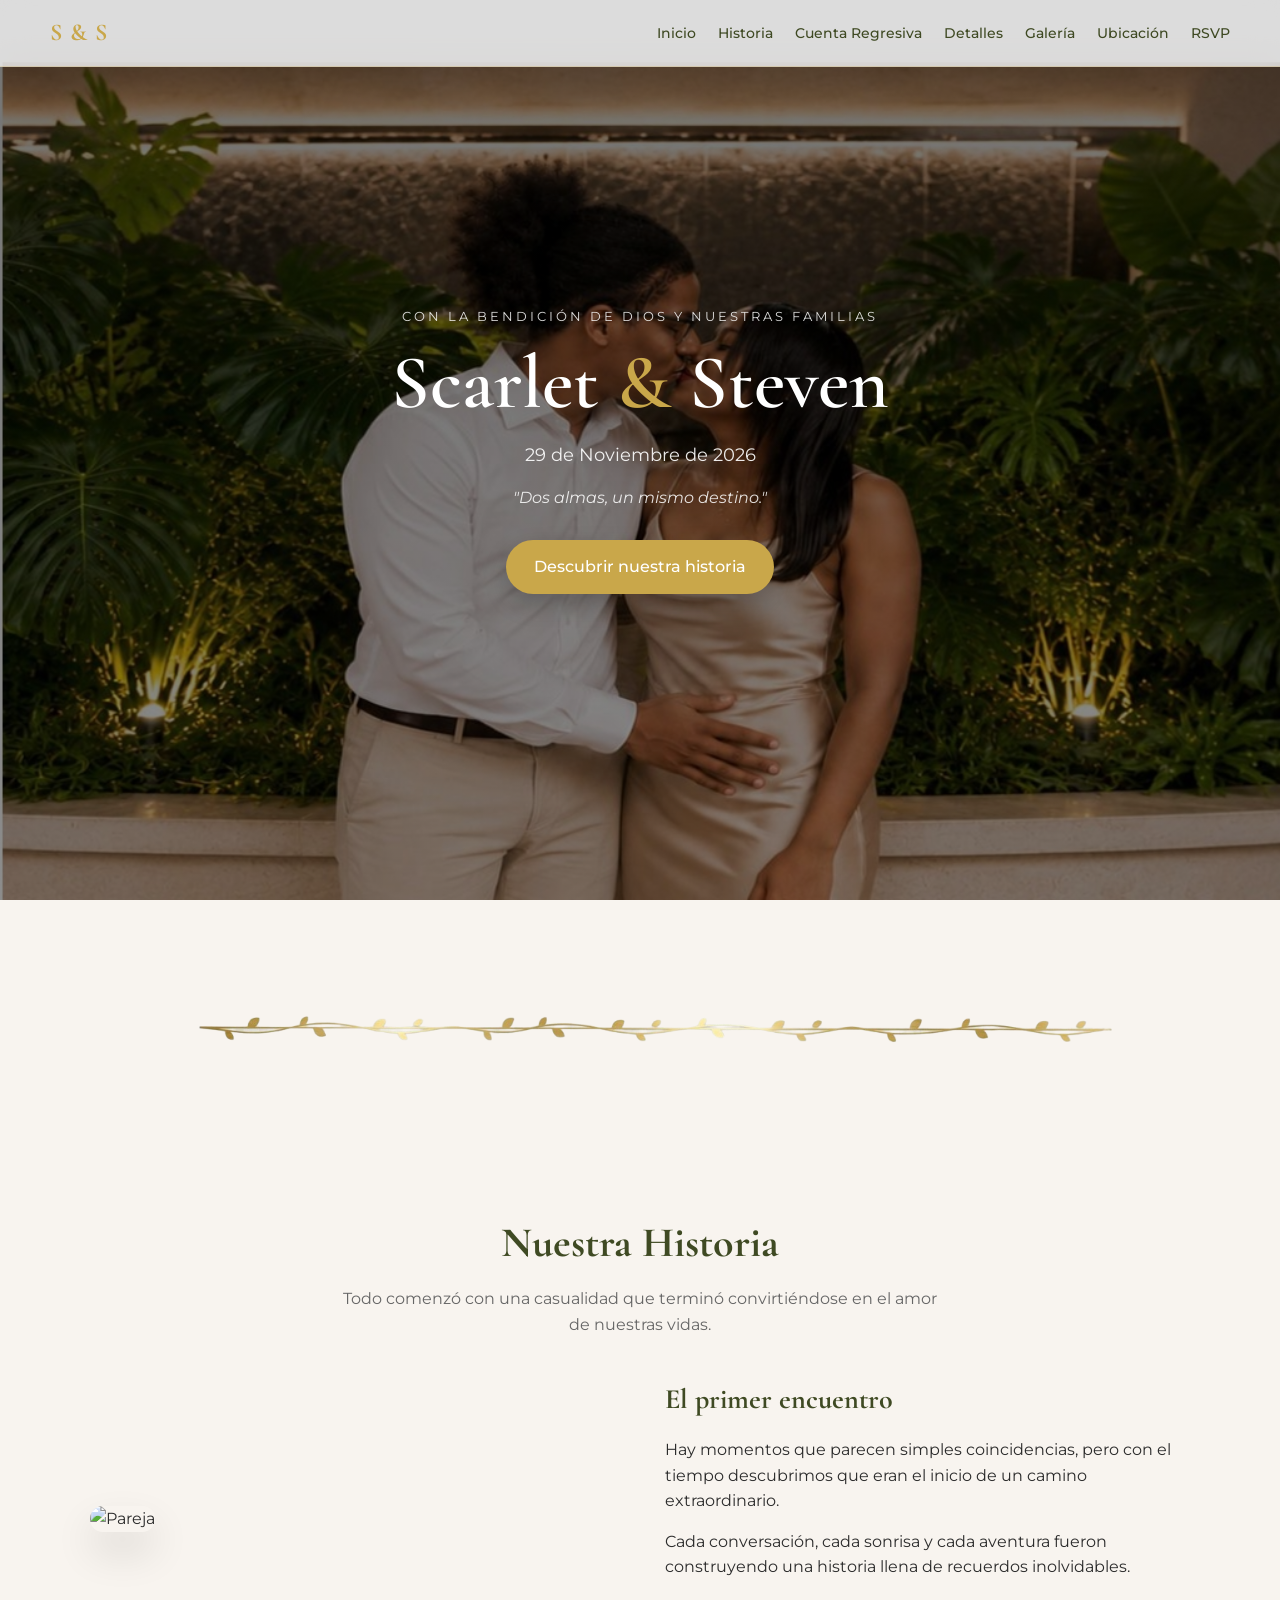
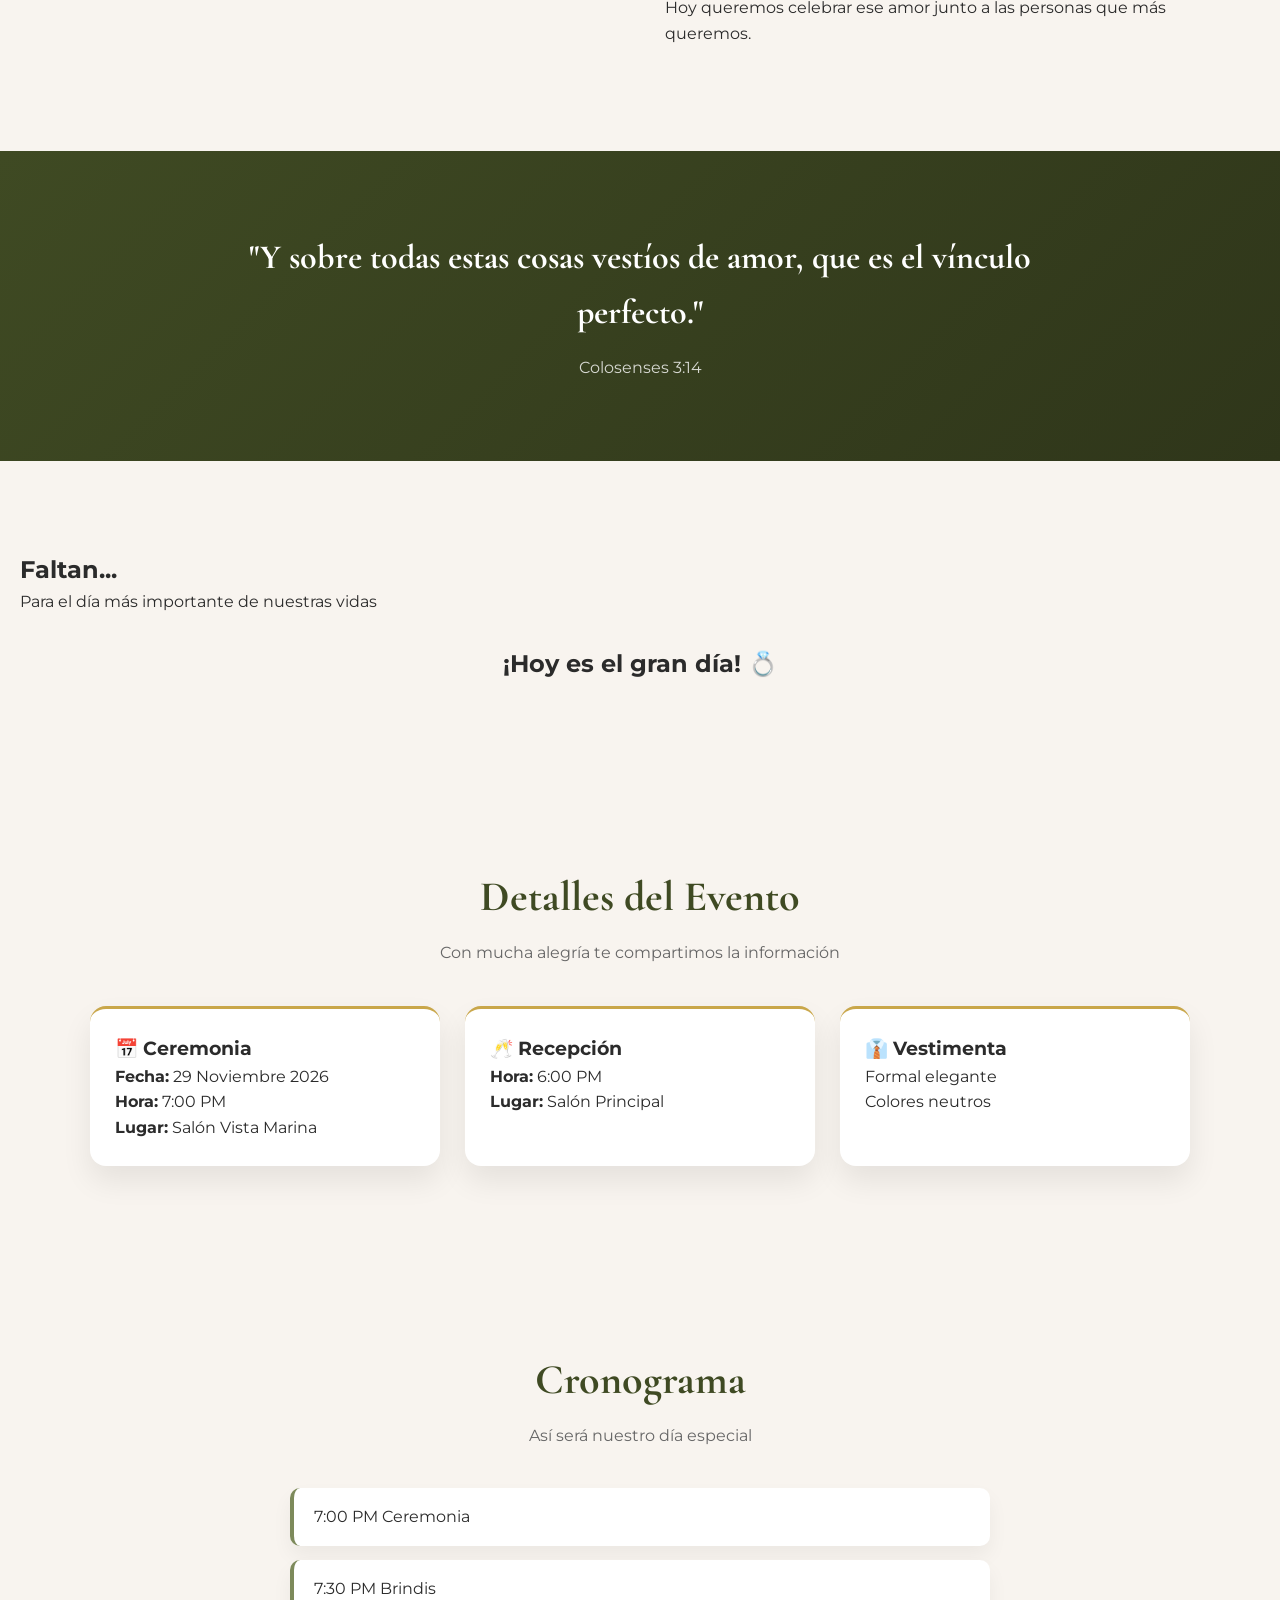
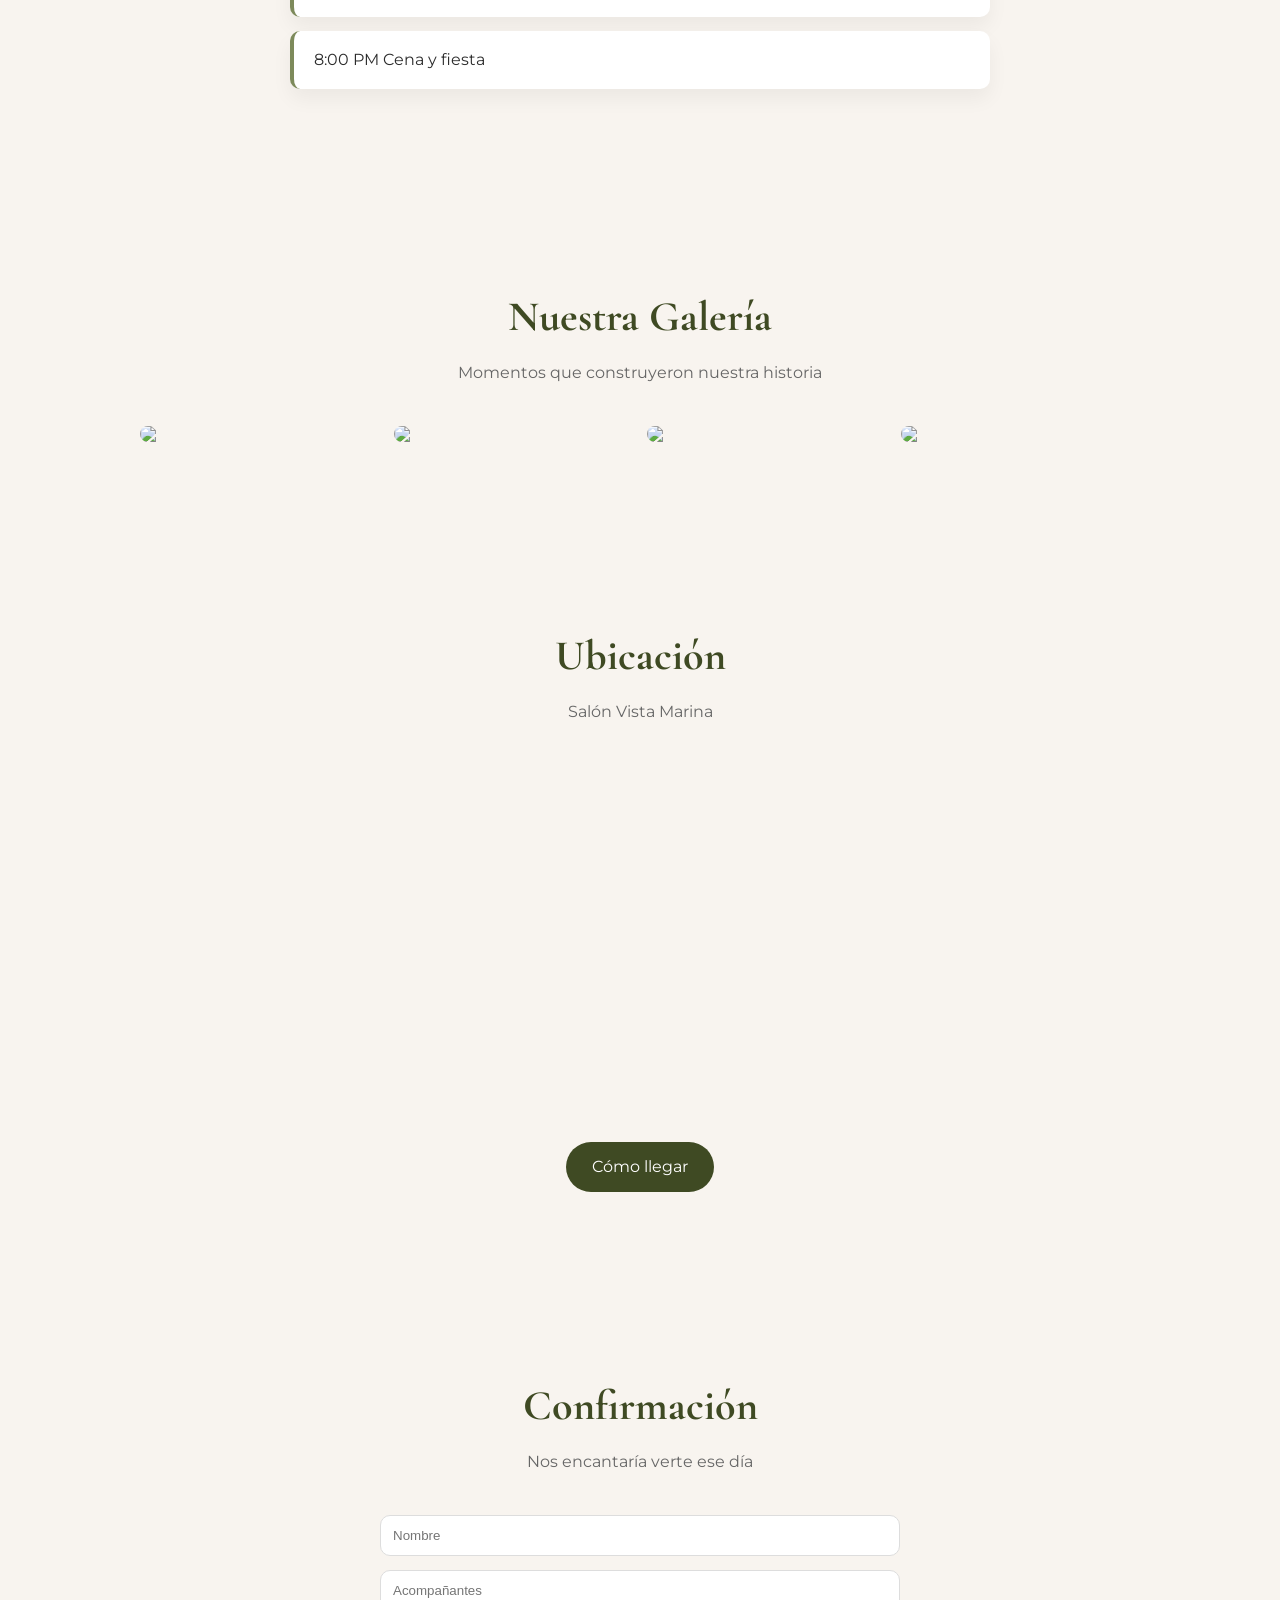
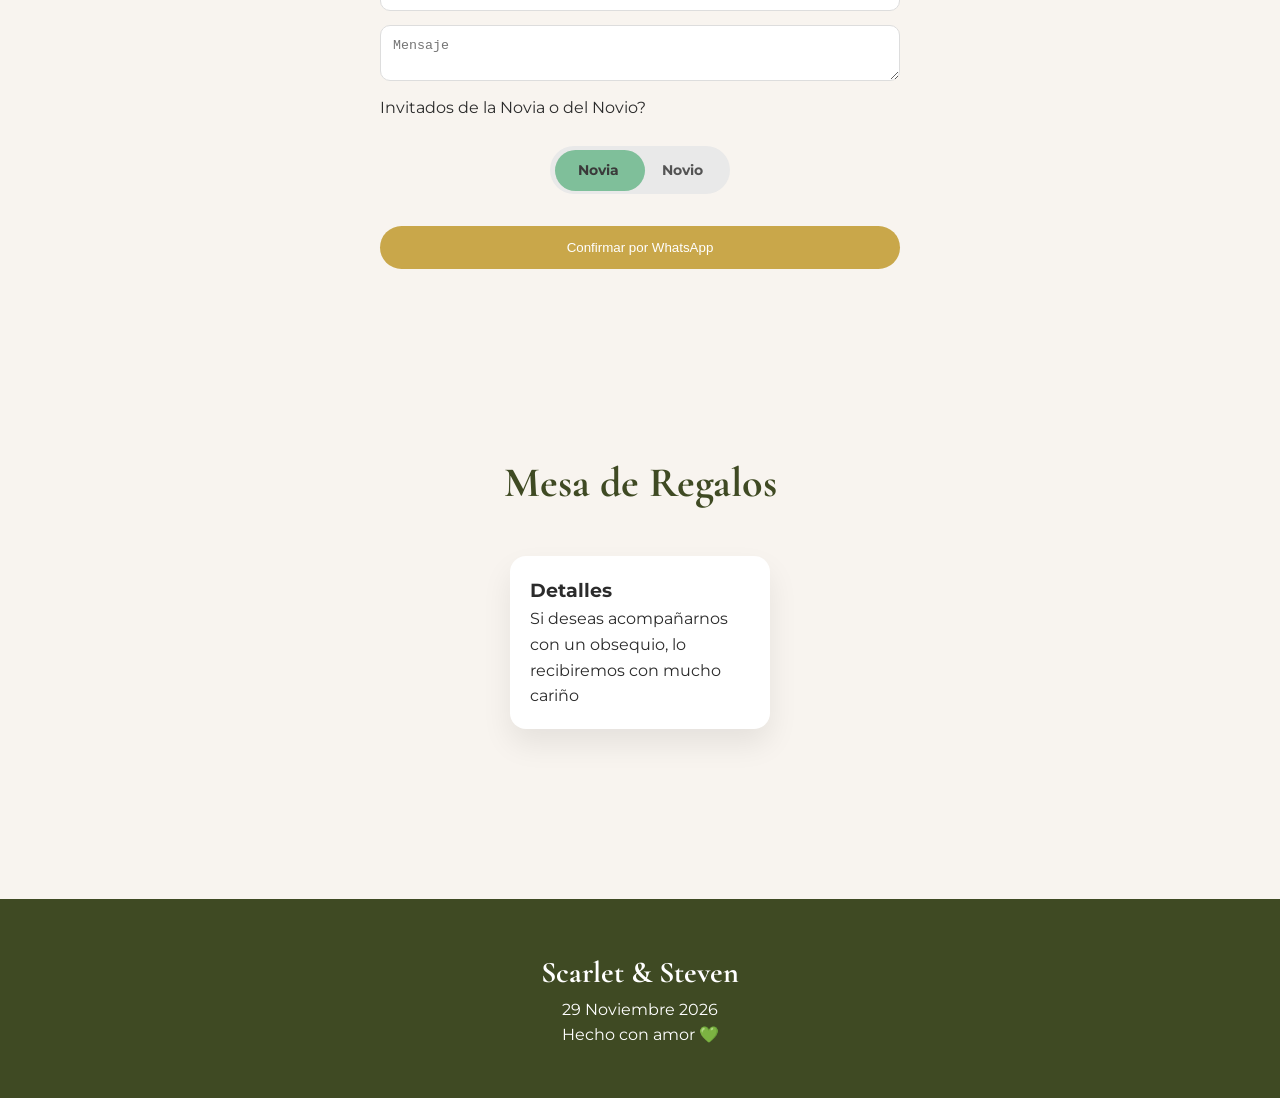
==== index.html @ 0aaacc4b "Invitaciones para la boda" ====
<!DOCTYPE html>
<html lang="es">

<head>
    <meta charset="UTF-8">
    <meta name="viewport" content="width=device-width, initial-scale=1.0">

    <title>Scarlet & Steven | Nuestra Boda</title>

    <link rel="preconnect" href="https://fonts.googleapis.com">
    <link rel="preconnect" href="https://fonts.gstatic.com" crossorigin>

    <link href="https://fonts.googleapis.com/css2?family=Cormorant+Garamond:wght@300;400;500;600;700&family=Montserrat:wght@300;400;500;600&display=swap" rel="stylesheet">

    <link rel="stylesheet" href="style.css">
    <script src="script.js"></script>
</head>

<body>
<div id="introOverlay"></div>
<!-- ==================== NAV ==================== -->
<header>
    <nav class="navbar">
        <div class="logo">S & S</div>

        <ul>
            <li><a href="#inicio">Inicio</a></li>
            <li><a href="#historia">Historia</a></li>
            <li><a href="#contador">Cuenta Regresiva</a></li>
            <li><a href="#detalles">Detalles</a></li>
            <li><a href="#galeria">Galería</a></li>
            <li><a href="#ubicacion">Ubicación</a></li>
            <li><a href="#confirmacion">RSVP</a></li>
        </ul>
    </nav>
</header>

<main>

<!-- ==================== HERO ==================== -->
<section class="hero" id="inicio">

    <div class="overlay"></div>

    <div class="hero-content">

        <p class="small-title">
            Con la bendición de Dios y nuestras familias
        </p>

        <h1>
            Scarlet <span>&</span> Steven
        </h1>

        <p class="fecha">
            29 de Noviembre de 2026
        </p>

        <p class="frase">
            "Dos almas, un mismo destino."
        </p>

        <a href="#historia" class="boton">
            Descubrir nuestra historia
        </a>

    </div>

</section>

<!-- ==================== DECORACIÓN ==================== -->
<section class="decoracion">
       <img src="img/floral.png"
         alt="Separador decorativo"
         class="separador">
</section>

<!-- ==================== HISTORIA ==================== -->
<section class="historia" id="historia">

    <div class="titulo-seccion">
        <h2>Nuestra Historia</h2>
        <p>Todo comenzó con una casualidad que terminó convirtiéndose en el amor de nuestras vidas.</p>
    </div>

    <div class="historia-grid">

        <div class="foto">
            <img src="img/pareja1.jpg" alt="Pareja">
        </div>

        <div class="texto">
            <h3>El primer encuentro</h3>

            <p>
                Hay momentos que parecen simples coincidencias, pero con el tiempo descubrimos que eran el inicio de un camino extraordinario.
            </p>

            <p>
                Cada conversación, cada sonrisa y cada aventura fueron construyendo una historia llena de recuerdos inolvidables.
            </p>

            <p>
                Hoy queremos celebrar ese amor junto a las personas que más queremos.
            </p>
        </div>

    </div>

</section>

<!-- ==================== FRASE ==================== -->
<section class="quote">
    <h2>"Y sobre todas estas cosas vestíos de amor, que es el vínculo perfecto."</h2>
    <p>Colosenses 3:14</p>
</section>

<!-- ==================== CONTADOR ==================== -->
<section class="contador" id="contador">

    <h2>Faltan...</h2>
    <p>Para el día más importante de nuestras vidas</p>

    <div class="countdown">

        <div class="time">
            <h3 id="dias">00</h3>
            <span>Días</span>
        </div>

        <div class="time">
            <h3 id="horas">00</h3>
            <span>Horas</span>
        </div>

        <div class="time">
            <h3 id="minutos">00</h3>
            <span>Minutos</span>
        </div>

        <div class="time">
            <h3 id="segundos">00</h3>
            <span>Segundos</span>
        </div>

    </div>

</section>

<!-- ==================== DETALLES ==================== -->
<section class="detalles" id="detalles">

    <div class="titulo-seccion">
        <h2>Detalles del Evento</h2>
        <p>Con mucha alegría te compartimos la información</p>
    </div>

    <div class="detalles-grid">

        <div class="card-detalle">
            <h3>📅 Ceremonia</h3>
            <p><strong>Fecha:</strong> 29 Noviembre 2026</p>
            <p><strong>Hora:</strong> 7:00 PM</p>
            <p><strong>Lugar:</strong> Salón Vista Marina</p>
        </div>

        <div class="card-detalle">
            <h3>🥂 Recepción</h3>
            <p><strong>Hora:</strong> 6:00 PM</p>
            <p><strong>Lugar:</strong> Salón Principal</p>
        </div>

        <div class="card-detalle">
            <h3>👔 Vestimenta</h3>
            <p>Formal elegante</p>
            <p>Colores neutros</p>
        </div>

    </div>

</section>

<!-- ==================== CRONOGRAMA ==================== -->
<section class="cronograma">

    <div class="titulo-seccion">
        <h2>Cronograma</h2>
        <p>Así será nuestro día especial</p>
    </div>

    <div class="timeline">

        <div class="evento"><span>7:00 PM</span> Ceremonia</div>
        <div class="evento"><span>7:30 PM</span> Brindis</div>
        <div class="evento"><span>8:00 PM</span> Cena y fiesta</div>

    </div>

</section>

<!-- ==================== GALERÍA ==================== -->
<section class="galeria" id="galeria">

    <div class="titulo-seccion">
        <h2>Nuestra Galería</h2>
        <p>Momentos que construyeron nuestra historia</p>
    </div>

    <div class="grid-galeria">
        <img src="img/pareja1.jpg">
        <img src="img/pareja2.jpg">
        <img src="img/pareja3.jpg">
        <img src="img/pareja4.jpg">
    </div>

</section>

<!-- ==================== UBICACIÓN ==================== -->
<section class="ubicacion" id="ubicacion">

    <div class="titulo-seccion">
        <h2>Ubicación</h2>
        <p>Salón Vista Marina</p>
    </div>

    <iframe
  src="https://www.google.com/maps/embed?pb=!1m18!1m12!1m3!1d3784.329721529875!2d-69.84883642412355!3d18.468718182614804!2m3!1f0!2f0!3f0!3m2!1i1024!2i768!4f13.1!3m3!1m2!1s0x8eaf87ef0ca1ae39%3A0xa3a975754ff7af81!2sSalon%20De%20Eventos%20Vista%20Marina!5e0!3m2!1ses-419!2sdo!4v1782696223209!5m2!1ses-419!2sdo"
  width="100%"
  height="350"
  style="border:0;"
  loading="lazy"
  referrerpolicy="strict-origin-when-cross-origin"
  allowfullscreen>
</iframe>
    <a href="https://www.google.com/maps/place/Salon+De+Eventos+Vista+Marina/@18.4687182,-69.8488364,17z/data=!3m1!4b1!4m6!3m5!1s0x8eaf87ef0ca1ae39:0xa3a975754ff7af81!8m2!3d18.4687182!4d-69.8462615!16s%2Fg%2F11fxb07mgp?entry=ttu&g_ep=EgoyMDI2MDYyNC4wIKXMDSoASAFQAw%3D%3D" class="boton-mapa" target="_blank">
        Cómo llegar
    </a>

</section>

<!-- ==================== RSVP ==================== -->
<section class="rsvp" id="confirmacion">

    <div class="titulo-seccion">
        <h2>Confirmación</h2>
        <p>Nos encantaría verte ese día</p>
    </div>

    <form class="form-rsvp" onsubmit="enviarWhatsApp(event)">

        <input type="text" id="nombre" placeholder="Nombre" required>
        <input type="number" id="acompanantes" placeholder="Acompañantes" required>
        <textarea id="mensaje" placeholder="Mensaje"></textarea>
        <p>Invitados de la Novia o del Novio?</p>
        <div class="switch-wrapper">
        <label class="switch">
            <input type="checkbox" id="lado">
            <span class="slider">
            <span class="text novia">Novia</span>
            <span class="text novio">Novio</span>
            </span>
        </label>
        </div>
        <button type="submit">Confirmar por WhatsApp</button>

    </form>

</section>

<!-- ==================== REGALOS ==================== -->
<section class="regalos">

    <div class="titulo-seccion">
        <h2>Mesa de Regalos</h2>
    </div>

    <div class="tarjetas-regalos">

        <div class="regalo">
            <h3>Detalles</h3>
            <p>Si deseas acompañarnos con un obsequio, lo recibiremos con mucho cariño</p>
        </div>

    </div>

</section>

</main>

<!-- ==================== FOOTER ==================== -->
<footer>
    <h3>Scarlet & Steven</h3>
    <p>29 Noviembre 2026</p>
    <span>Hecho con amor 💚</span>
</footer>

<!-- ==================== SCRIPT ==================== -->
<script>
function enviarWhatsApp(e){
    e.preventDefault();

    let nombre = document.getElementById("nombre").value;
    let acom = document.getElementById("acompanantes").value;
    let msg = document.getElementById("mensaje").value;

    let esNovio = document.getElementById("lado").checked;

    let numeroNovia = "18295022069";
    let numeroNovio = "18292861414";

    let numero = esNovio ? numeroNovio : numeroNovia;

    let texto = `Confirmación de Asistencia

    Nombre: ${nombre}
    Acompañantes: ${acom}
    Mensaje:
    ${msg}

    Gracias por la invitación.`;

    // Codificamos el texto completo
    let url = `https://wa.me/${numero}?text=${encodeURIComponent(texto)}`;

    // Abrimos el link
    window.open(url, '_blank');
}
</script>
</body>
</html>
---- style.css ----
/* ==================== FUENTES ==================== */
@import url('https://fonts.googleapis.com/css2?family=Cormorant+Garamond:wght@300;400;500;600;700&family=Montserrat:wght@300;400;500;600;700&display=swap');

/* ==================== VARIABLES ==================== */
:root{
    --olivo:#3f4a23;
    --olivo-2:#4B5320;
    --salvia:#7D8A5B;
    --dorado:#C9A74A;
    --arena:#F8F4EF;
    --blanco:#ffffff;
    --texto:#2b2b2b;
}

/* ==================== RESET ==================== */
*{
    margin:0;
    padding:0;
    box-sizing:border-box;
    scroll-behavior:smooth;
}

body{
    font-family:'Montserrat', sans-serif;
    background: var(--arena);
    color: var(--texto);
    line-height:1.6;
}

/* ==================== NAVBAR ==================== */
.navbar{
    position:fixed;
    top:0;
    width:100%;
    display:flex;
    justify-content:space-between;
    align-items:center;
    padding:14px 50px;

    background: rgba(255,255,255,0.75);
    backdrop-filter: blur(14px);

    border-bottom:1px solid rgba(201,167,74,0.25);
    z-index:1000;
}

.navbar .logo{
    font-family:'Cormorant Garamond', serif;
    font-size:24px;
    font-weight:700;
    color:var(--dorado);
    letter-spacing:1px;
}

.navbar ul{
    display:flex;
    gap:22px;
    list-style:none;
}

.navbar ul li a{
    text-decoration:none;
    font-weight:500;
    font-size:14px;
    color:var(--olivo);
    position:relative;
    transition:0.3s;
}

.navbar ul li a::after{
    content:"";
    position:absolute;
    left:0;
    bottom:-4px;
    width:0%;
    height:2px;
    background:var(--dorado);
    transition:0.3s;
}

.navbar ul li a:hover{
    color:var(--dorado);
}

.navbar ul li a:hover::after{
    width:100%;
}

/* ==================== HERO ==================== */
.hero{
    height:100vh;
    display:flex;
    justify-content:center;
    align-items:center;
    text-align:center;

    background:url("img/portada.jpeg") center/cover no-repeat;
    position:relative;
}

.overlay{
    position:absolute;
    inset:0;
    background:linear-gradient(
        rgba(0,0,0,0.55),
        rgba(0,0,0,0.45)
    );
}

.hero-content{
    position:relative;
    z-index:2;
    color:white;
    max-width:800px;
    padding:0 20px;
}

.small-title{
    font-size:13px;
    letter-spacing:3px;
    text-transform:uppercase;
    opacity:0.85;
}

.hero h1{
    font-family:'Cormorant Garamond', serif;
    font-size:76px;
    font-weight:600;
    margin:15px 0;
    line-height:1.1;
}

.hero h1 span{
    color:var(--dorado);
}

.fecha{
    font-size:18px;
    margin-top:10px;
    opacity:0.9;
}

.frase{
    margin-top:15px;
    font-style:italic;
    opacity:0.85;
}

.boton{
    display:inline-block;
    margin-top:30px;
    padding:14px 28px;

    background:var(--dorado);
    color:white;
    text-decoration:none;

    border-radius:40px;
    font-weight:500;

    transition:0.3s;
    box-shadow:0 10px 25px rgba(0,0,0,0.2);
}

.boton:hover{
    transform:translateY(-3px);
    background:var(--salvia);
}

/* ==================== SECCIONES ==================== */
section{
    padding:90px 20px;
}

.titulo-seccion{
    text-align:center;
    margin-bottom:40px;
}

.titulo-seccion h2{
    font-family:'Cormorant Garamond', serif;
    font-size:42px;
    color:var(--olivo);
}

.titulo-seccion p{
    max-width:600px;
    margin:10px auto 0;
    color:#666;
}

/* ==================== HISTORIA ==================== */
.historia-grid{
    display:grid;
    grid-template-columns:1fr 1fr;
    gap:50px;
    max-width:1100px;
    margin:auto;
    align-items:center;
}

.historia img{
    width:100%;
    border-radius:18px;
    box-shadow:0 20px 40px rgba(0,0,0,0.12);
}

.historia .texto{
    text-align:left;
}

.historia .texto h3{
    font-family:'Cormorant Garamond', serif;
    font-size:28px;
    margin-bottom:15px;
    color:var(--olivo);
}

.historia .texto p{
    margin-bottom:15px;
}

/* ==================== QUOTE ==================== */
.quote{
    background:linear-gradient(135deg, var(--olivo), #2f361a);
    color:white;
    text-align:center;
    padding:80px 20px;
}

.quote h2{
    font-family:'Cormorant Garamond', serif;
    font-size:34px;
    max-width:800px;
    margin:auto;
}

.quote p{
    margin-top:15px;
    opacity:0.8;
}

/* ==================== CONTADOR ==================== */
.countdown{
    display:flex;
    justify-content:center;
    gap:20px;
    flex-wrap:wrap;
    margin-top:30px;
}

.time{
    background:white;
    padding:20px;
    width:110px;
    border-radius:14px;
    box-shadow:0 15px 30px rgba(0,0,0,0.08);
    text-align:center;
}

.time h3{
    font-size:28px;
    color:var(--olivo);
}

/* ==================== DETALLES ==================== */
.detalles-grid{
    display:grid;
    grid-template-columns:repeat(auto-fit,minmax(260px,1fr));
    gap:25px;
    max-width:1100px;
    margin:auto;
}

.card-detalle{
    background:white;
    padding:25px;
    border-radius:16px;
    box-shadow:0 15px 30px rgba(0,0,0,0.08);
    border-top:3px solid var(--dorado);
    transition:0.3s;
}

.card-detalle:hover{
    transform:translateY(-5px);
}

/* ==================== TIMELINE ==================== */
.timeline{
    max-width:700px;
    margin:auto;
}

.evento{
    background:white;
    padding:16px 20px;
    margin-bottom:14px;
    border-left:4px solid var(--salvia);
    border-radius:10px;
    box-shadow:0 10px 20px rgba(0,0,0,0.05);
}

/* ==================== GALERÍA ==================== */
.grid-galeria{
    display:grid;
    grid-template-columns:repeat(auto-fit,minmax(180px,1fr));
    gap:14px;
    max-width:1000px;
    margin:auto;
}

.grid-galeria img{
    width:100%;
    border-radius:14px;
    transition:0.4s;
    filter:grayscale(10%);
}

.grid-galeria img:hover{
    transform:scale(1.05);
    filter:grayscale(0%);
}

/* ==================== MAPA ==================== */
.mapa iframe{
    border-radius:16px;
    box-shadow:0 15px 35px rgba(0,0,0,0.1);
}

.boton-mapa{
    display:block;
    width: fit-content;
    margin:20px auto 0 auto;
    padding:12px 26px;
    background:var(--olivo);
    color:white;
    border-radius:30px;
    text-decoration:none;
    transition:0.3s;
}

.boton-mapa:hover{
    background:var(--dorado);
}

/* ==================== RSVP ==================== */
.form-rsvp{
    max-width:520px;
    margin:auto;
    display:flex;
    flex-direction:column;
    gap:14px;
}

.form-rsvp input,
.form-rsvp textarea{
    padding:12px;
    border-radius:10px;
    border:1px solid #ddd;
    outline:none;
}

.form-rsvp button{
    padding:14px;
    border:none;
    background:var(--dorado);
    color:white;
    border-radius:30px;
    cursor:pointer;
    transition:0.3s;
    font-weight:500;
}

.form-rsvp button:hover{
    background:var(--salvia);
    transform:translateY(-2px);
}

/* ==================== REGALOS ==================== */
.tarjetas-regalos{
    display:flex;
    gap:20px;
    justify-content:center;
    flex-wrap:wrap;
}

.regalo{
    background:white;
    padding:20px;
    border-radius:16px;
    width:260px;
    box-shadow:0 15px 30px rgba(0,0,0,0.08);
}

/* ==================== FOOTER ==================== */
footer{
    background:var(--olivo);
    color:white;
    text-align:center;
    padding:50px 20px;
    margin-top:80px;
}

footer h3{
    font-family:'Cormorant Garamond', serif;
    font-size:30px;
}

/* ==================== TABLET ==================== */
@media (max-width: 992px){

    .hero h1{
        font-size:60px;
    }

    .historia-grid{
        gap:30px;
    }

    .navbar{
        padding:14px 25px;
    }
}

/* ==================== MÓVILES ==================== */
@media (max-width: 768px){

    /* NAVBAR */
    .navbar{
        flex-direction:column;
        align-items:center;
        gap:10px;
        padding:12px 15px;
    }

    .navbar ul{
        flex-wrap:wrap;
        justify-content:center;
        gap:10px;
    }

    .navbar ul li a{
        font-size:12px;
    }

    /* HERO */
    .hero h1{
        font-size:40px;
        line-height:1.2;
    }

    .small-title{
        font-size:11px;
        letter-spacing:2px;
    }

    .fecha{
        font-size:16px;
    }

    .frase{
        font-size:14px;
    }

    .boton{
        padding:12px 20px;
        font-size:14px;
    }

    /* SECCIONES */
    section{
        padding:60px 15px;
    }

    .titulo-seccion h2{
        font-size:32px;
    }

    /* HISTORIA */
    .historia-grid{
        grid-template-columns:1fr;
        text-align:center;
    }

    .historia .texto{
        text-align:center;
    }

    /* CONTADOR */
    .countdown{
        gap:10px;
    }

    .time{
        width:80px;
        padding:14px;
    }

    .time h3{
        font-size:22px;
    }

    /* DETALLES */
    .detalles-grid{
        grid-template-columns:1fr;
    }

    /* GALERÍA */
    .grid-galeria{
        grid-template-columns:repeat(2,1fr);
        gap:10px;
    }

    /* MAPA */
    .mapa iframe{
        height:250px;
    }

    /* REGALOS */
    .tarjetas-regalos{
        flex-direction:column;
        align-items:center;
    }

    .regalo{
        width:90%;
    }
}

/* ==================== MÓVILES PEQUEÑOS ==================== */
@media (max-width: 480px){

    .hero h1{
        font-size:32px;
    }

    .titulo-seccion h2{
        font-size:26px;
    }

    .grid-galeria{
        grid-template-columns:1fr;
    }

    .countdown{
        flex-direction:column;
        align-items:center;
    }

    .time{
        width:120px;
    }

    .navbar ul li a{
        font-size:11px;
    }
}

/* ==================== SEPARADOR ==================== */

.decoracion{
    width:100%;
    display:flex;
    justify-content:center;
    align-items:center;
    padding:40px 0;
}

.decoracion .separador{
    display:block;
    width:80%;
    max-width:1800px;
    height:auto;
    margin:0 auto;
}
/* ===================== Sliders ====================== */

.switch-wrapper{
    display:flex;
    justify-content:center;
    margin: 12px 0 18px;
}

.switch {
  position: relative;
  width: 180px;
  height: 48px;
}

.switch input {
  display: none;
}

/* CONTENEDOR */
.slider {
  position: absolute;
  inset: 0;
  border-radius: 50px;
  background: #e9e9e9;
  display: flex;
  align-items: center;
  justify-content: space-between;
  padding: 6px;
  overflow: hidden;
}

/* BOLA (fondo deslizante) */
.slider::before {
  content: "";
  position: absolute;
  width: 50%;
  height: 85%;
  top: 7.5%;
  left: 5px;
  border-radius: 40px;
  background: #7fbf9a;
  transition: 0.4s ease;
  z-index: 1; /* debajo del texto */
}

/* OPCIONES (TEXTO) */
.text {
  flex: 1;
  text-align: center;
  font-size: 14px;
  font-weight: 700;

  position: relative;
  z-index: 2;

  color: #3a3a3a; /* 👈 más oscuro para legibilidad */
  opacity: 0.85;  /* 👈 subido */
  transition: 0.3s ease;
}

/* estado activo inicial */
.slider .novia {
  opacity: 1;
}

/* cuando cambia a NOVIO */
.switch input:checked + .slider::before {
  transform: translateX(90px);
  background: #d6c28a;
}

/* texto encima siempre visible */
.switch input:checked + .slider .novio {
  opacity: 1;
}

.switch input:checked + .slider .novia {
  opacity: 0.5;
}

/*Prueba */

#introOverlay{
    position:fixed;
    top:0;
    left:0;
    width:100%;
    height:100%;
    z-index:9999;

    background: radial-gradient(circle,
        rgba(255,255,255,0.95),
        rgba(255,255,255,0.6),
        rgba(255,255,255,0.2),
        rgba(255,255,255,0)
    );

    backdrop-filter: blur(22px);

    animation: reveal 4.5s ease forwards;
}

@keyframes reveal{
    0%{
        opacity:1;
        backdrop-filter: blur(22px);
    }
    60%{
        opacity:0.6;
    }
    100%{
        opacity:0;
        backdrop-filter: blur(0px);
        visibility:hidden;
    }
}
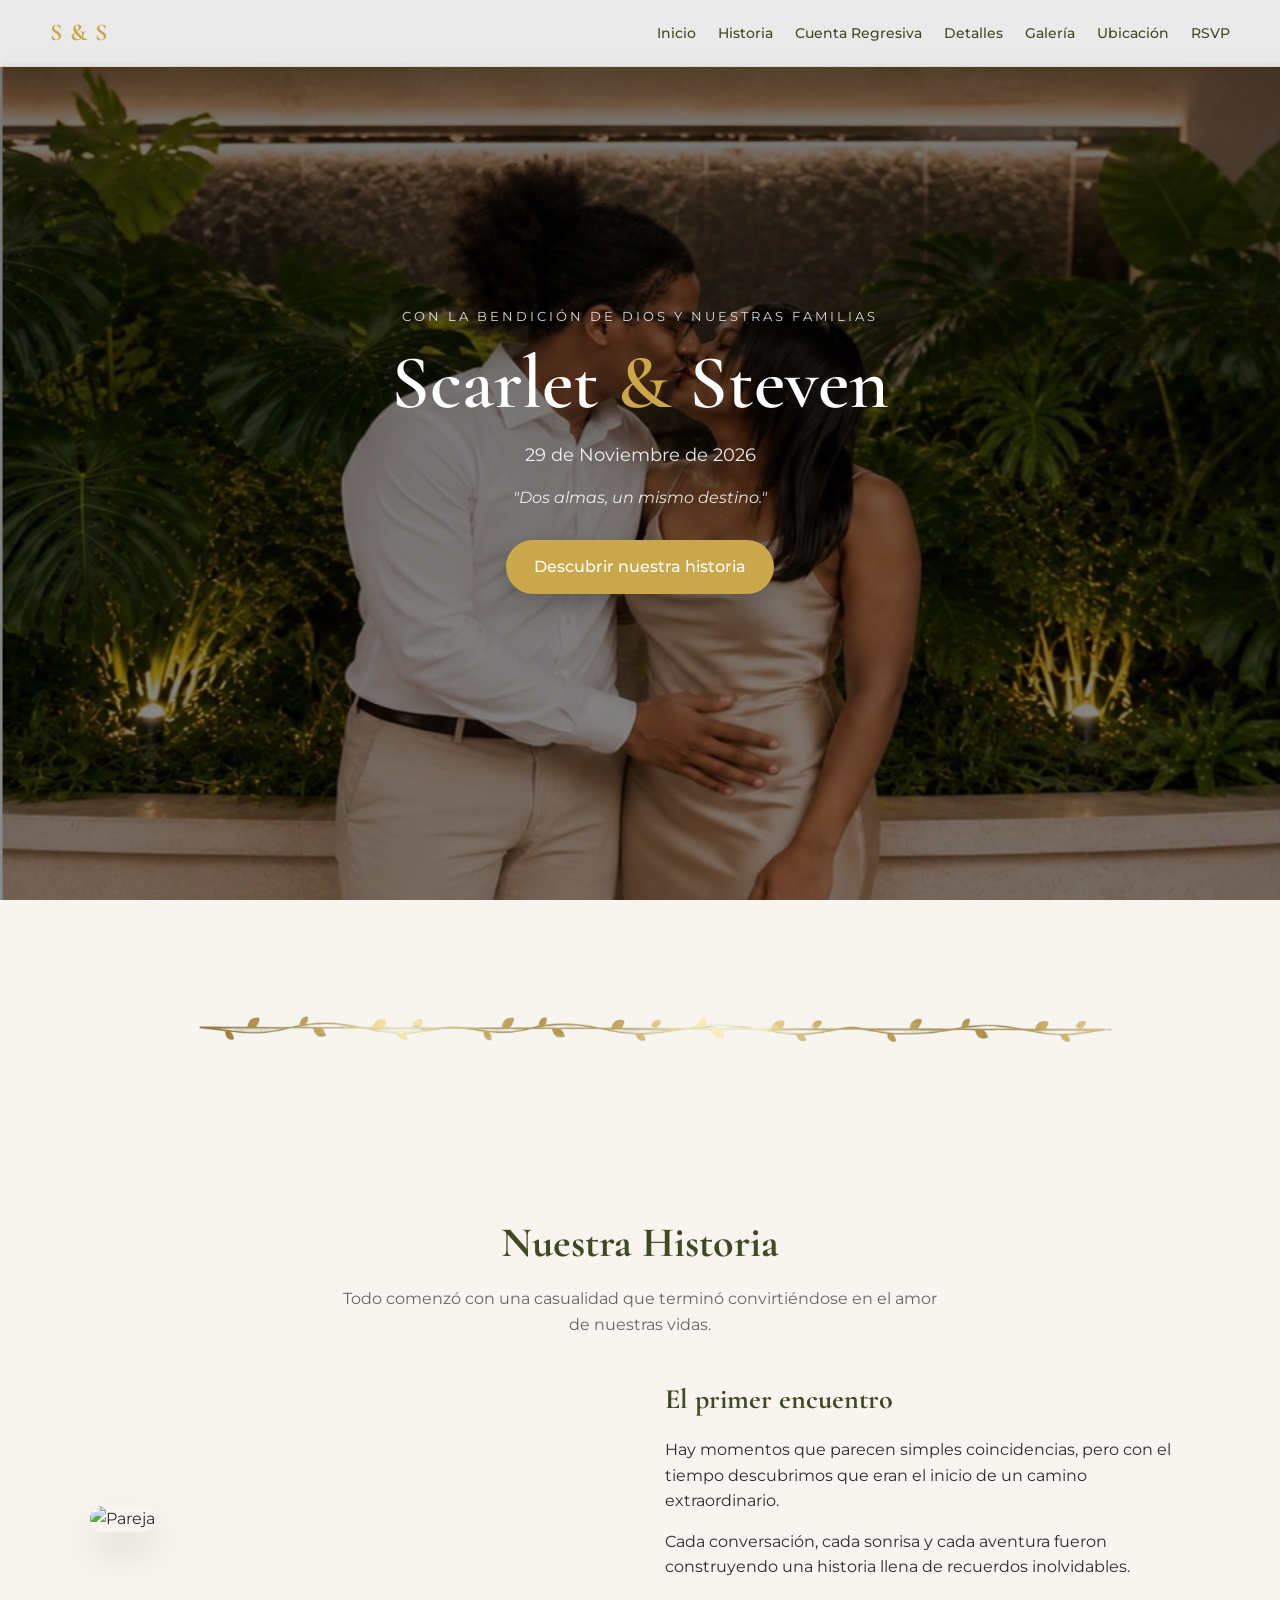
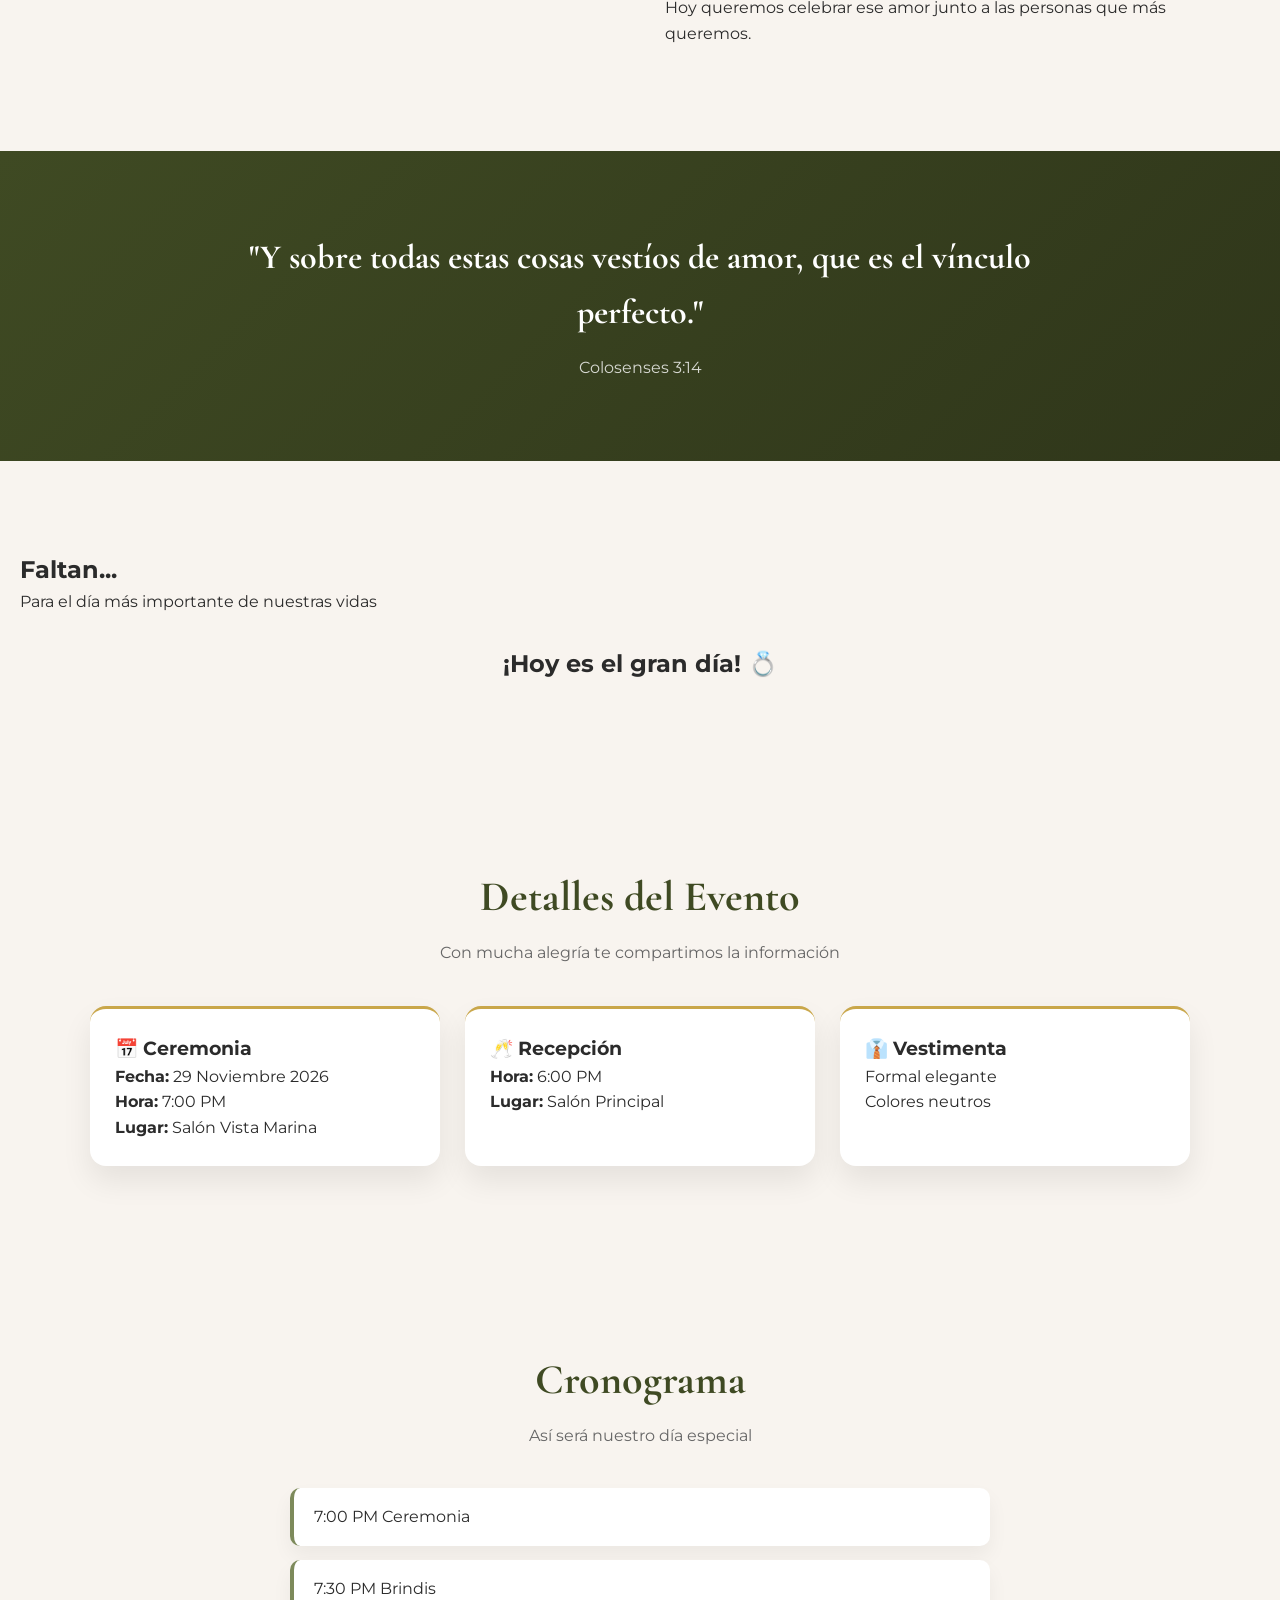
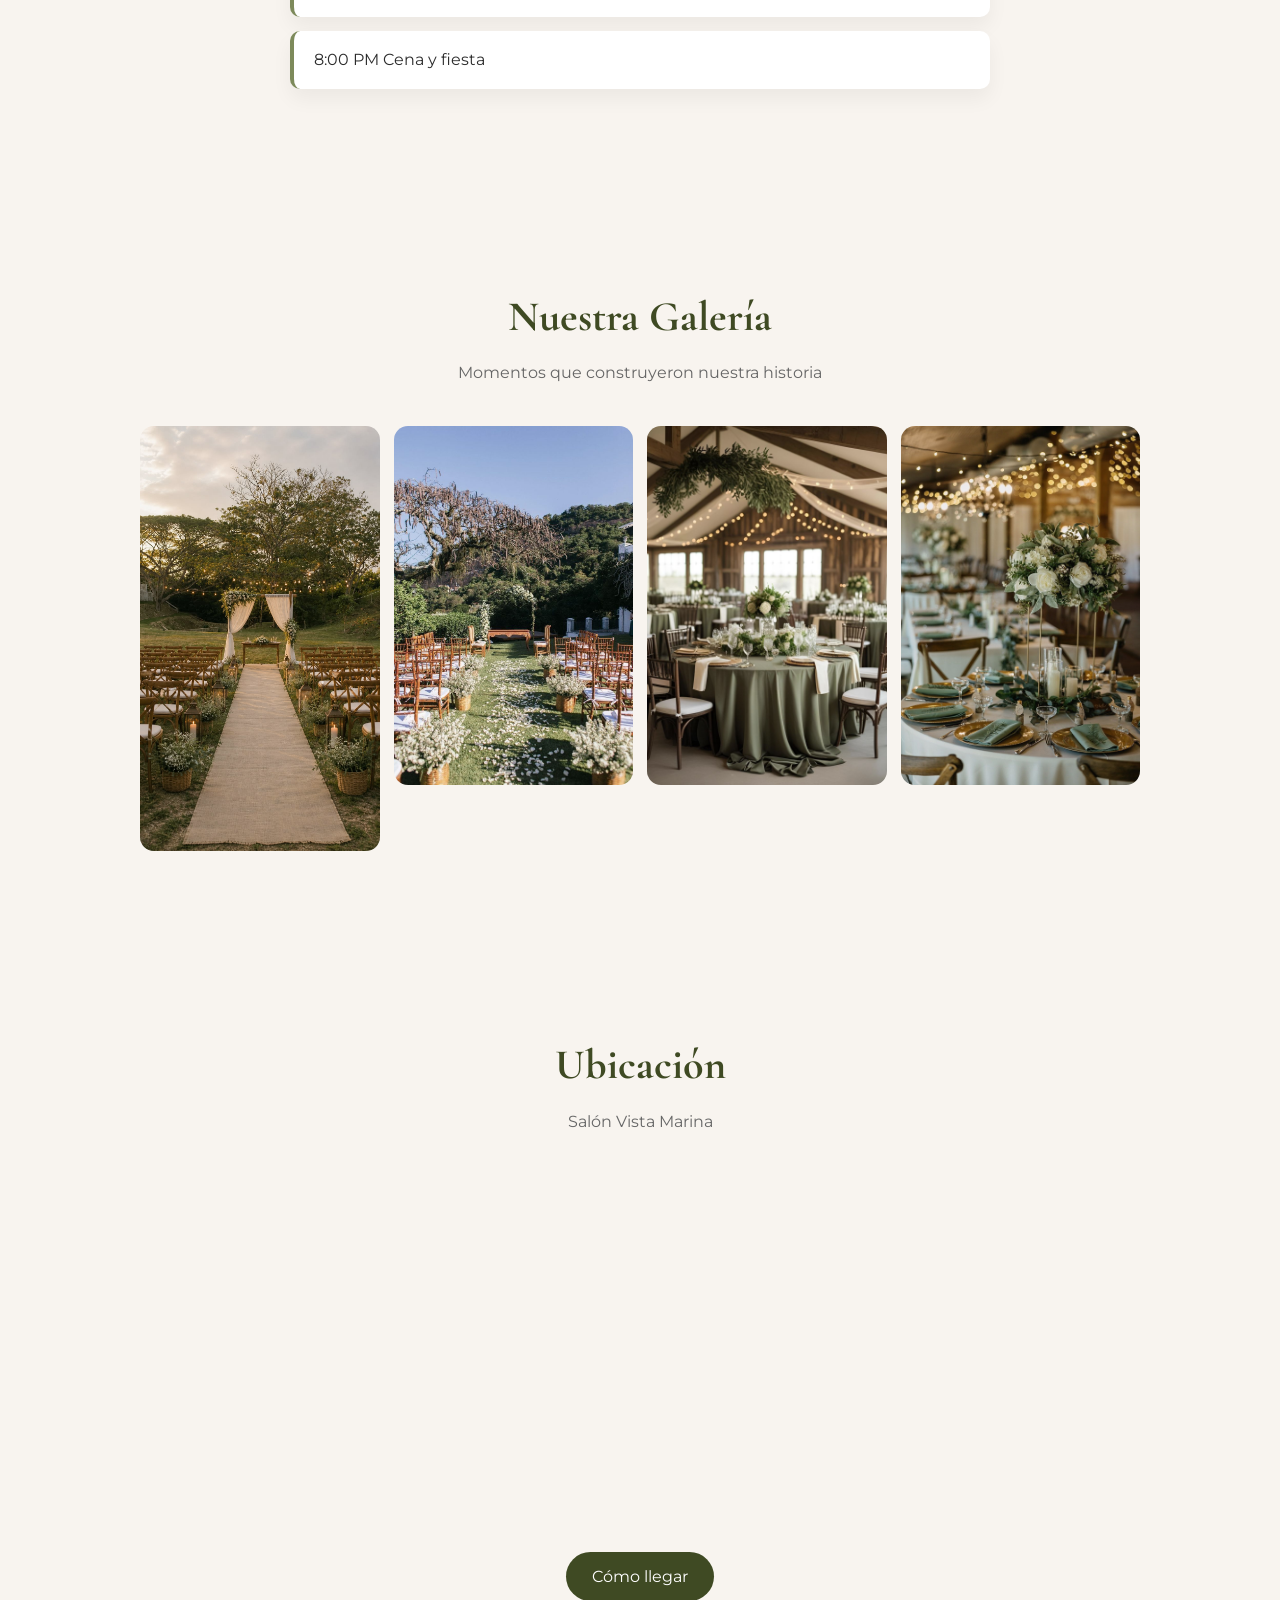
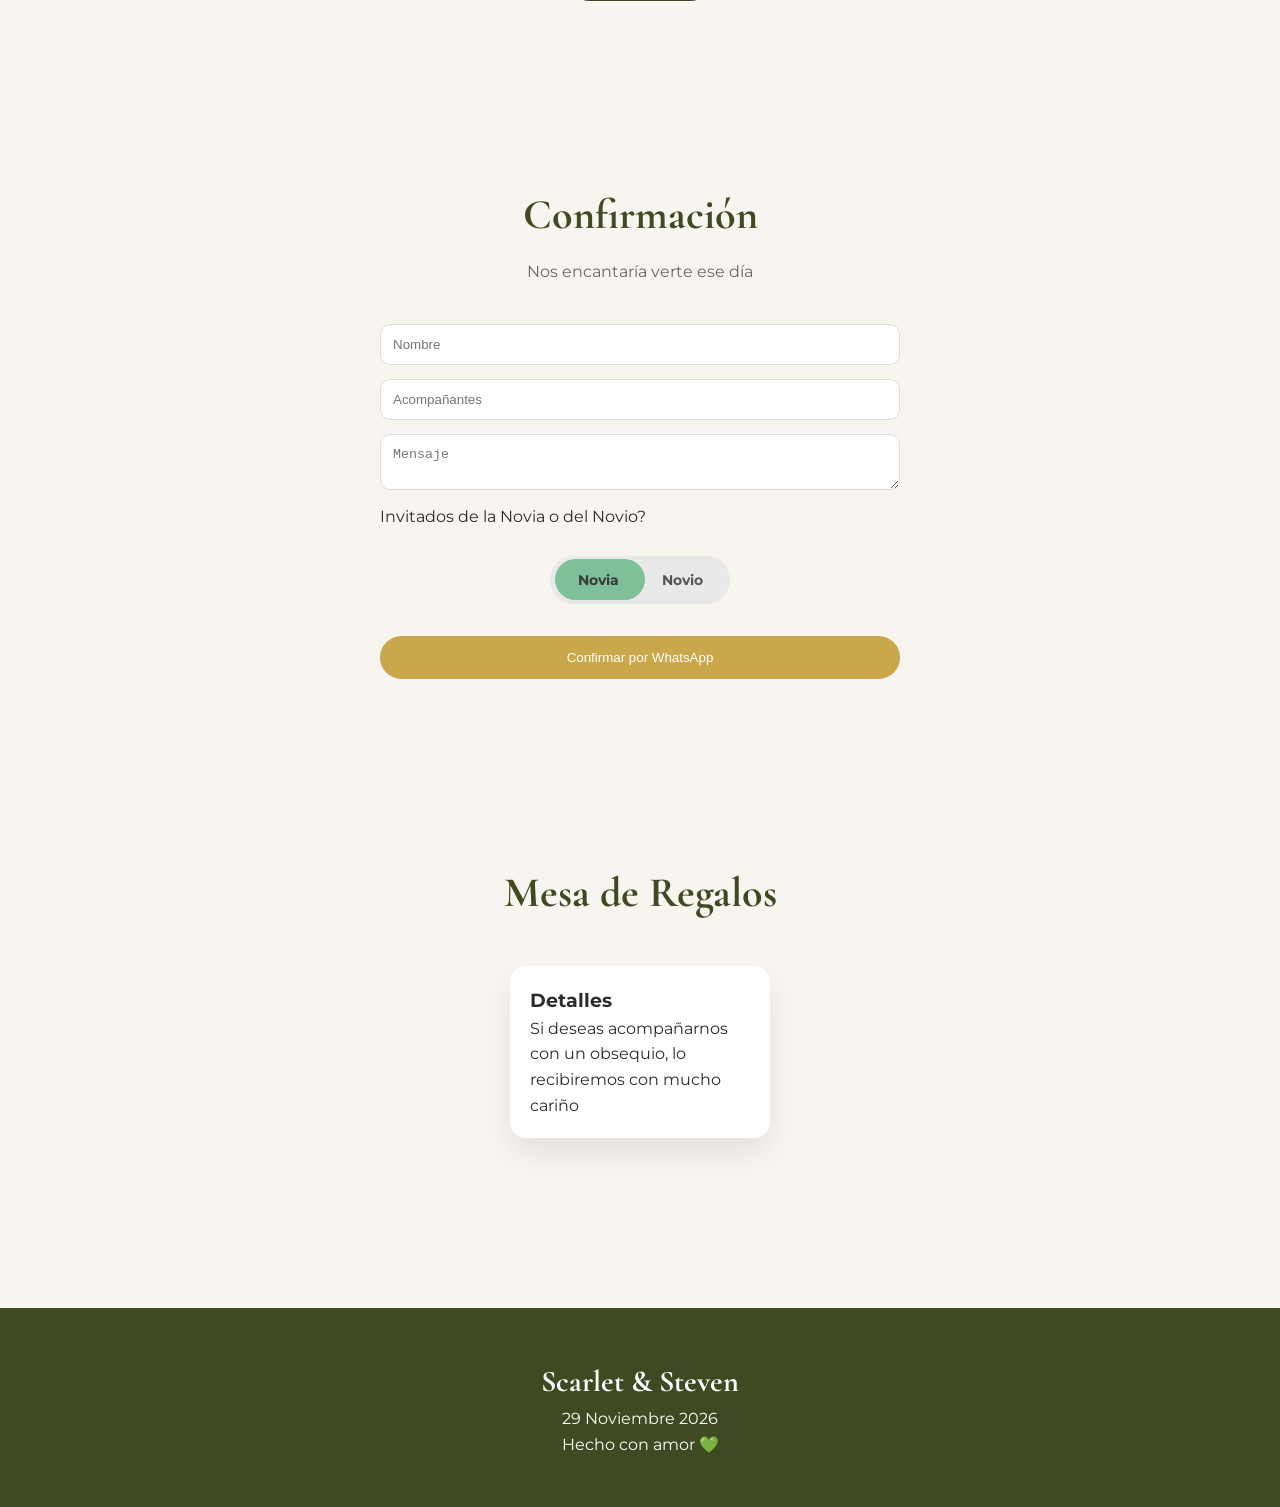
==== commit a15cec0f: "Cambios en la galeria" ====
--- a/index.html
+++ b/index.html
@@ -13,7 +13,7 @@
     <link href="https://fonts.googleapis.com/css2?family=Cormorant+Garamond:wght@300;400;500;600;700&family=Montserrat:wght@300;400;500;600&display=swap" rel="stylesheet">
 
     <link rel="stylesheet" href="style.css">
-    <script src="script.js"></script>
+    <script src="script.js" defer></script>
 </head>
 
 <body>
@@ -207,10 +207,10 @@
     </div>
 
     <div class="grid-galeria">
-        <img src="img/pareja1.jpg">
-        <img src="img/pareja2.jpg">
-        <img src="img/pareja3.jpg">
-        <img src="img/pareja4.jpg">
+        <img src="img/Galery_1.jpg">
+        <img src="img/Galery_2.jpg">
+        <img src="img/Galery_3.jpg">
+        <img src="img/Galery_4.jpg">
     </div>
 
 </section>
--- a/style.css
+++ b/style.css
@@ -505,11 +505,33 @@
         grid-template-columns:1fr;
     }
 
-    /* GALERÍA */
+    /* ==================== GALERÍA MÓVIL ==================== */
+
+
     .grid-galeria{
-        grid-template-columns:repeat(2,1fr);
-        gap:10px;
-    }
+        display:flex;
+        gap:15px;
+        overflow-x:auto;
+        scroll-snap-type:x mandatory;
+        padding:10px 5px 20px;
+        scrollbar-width:none;
+        -ms-overflow-style:none;
+    }
+
+    .grid-galeria::-webkit-scrollbar{
+        display:none;
+    }
+
+    .grid-galeria img{
+        flex:0 0 85%;
+        width:85%;
+        height:450px;
+        object-fit:cover;
+        border-radius:14px;
+        scroll-snap-align:center;
+    }
+
+
 
     /* MAPA */
     .mapa iframe{
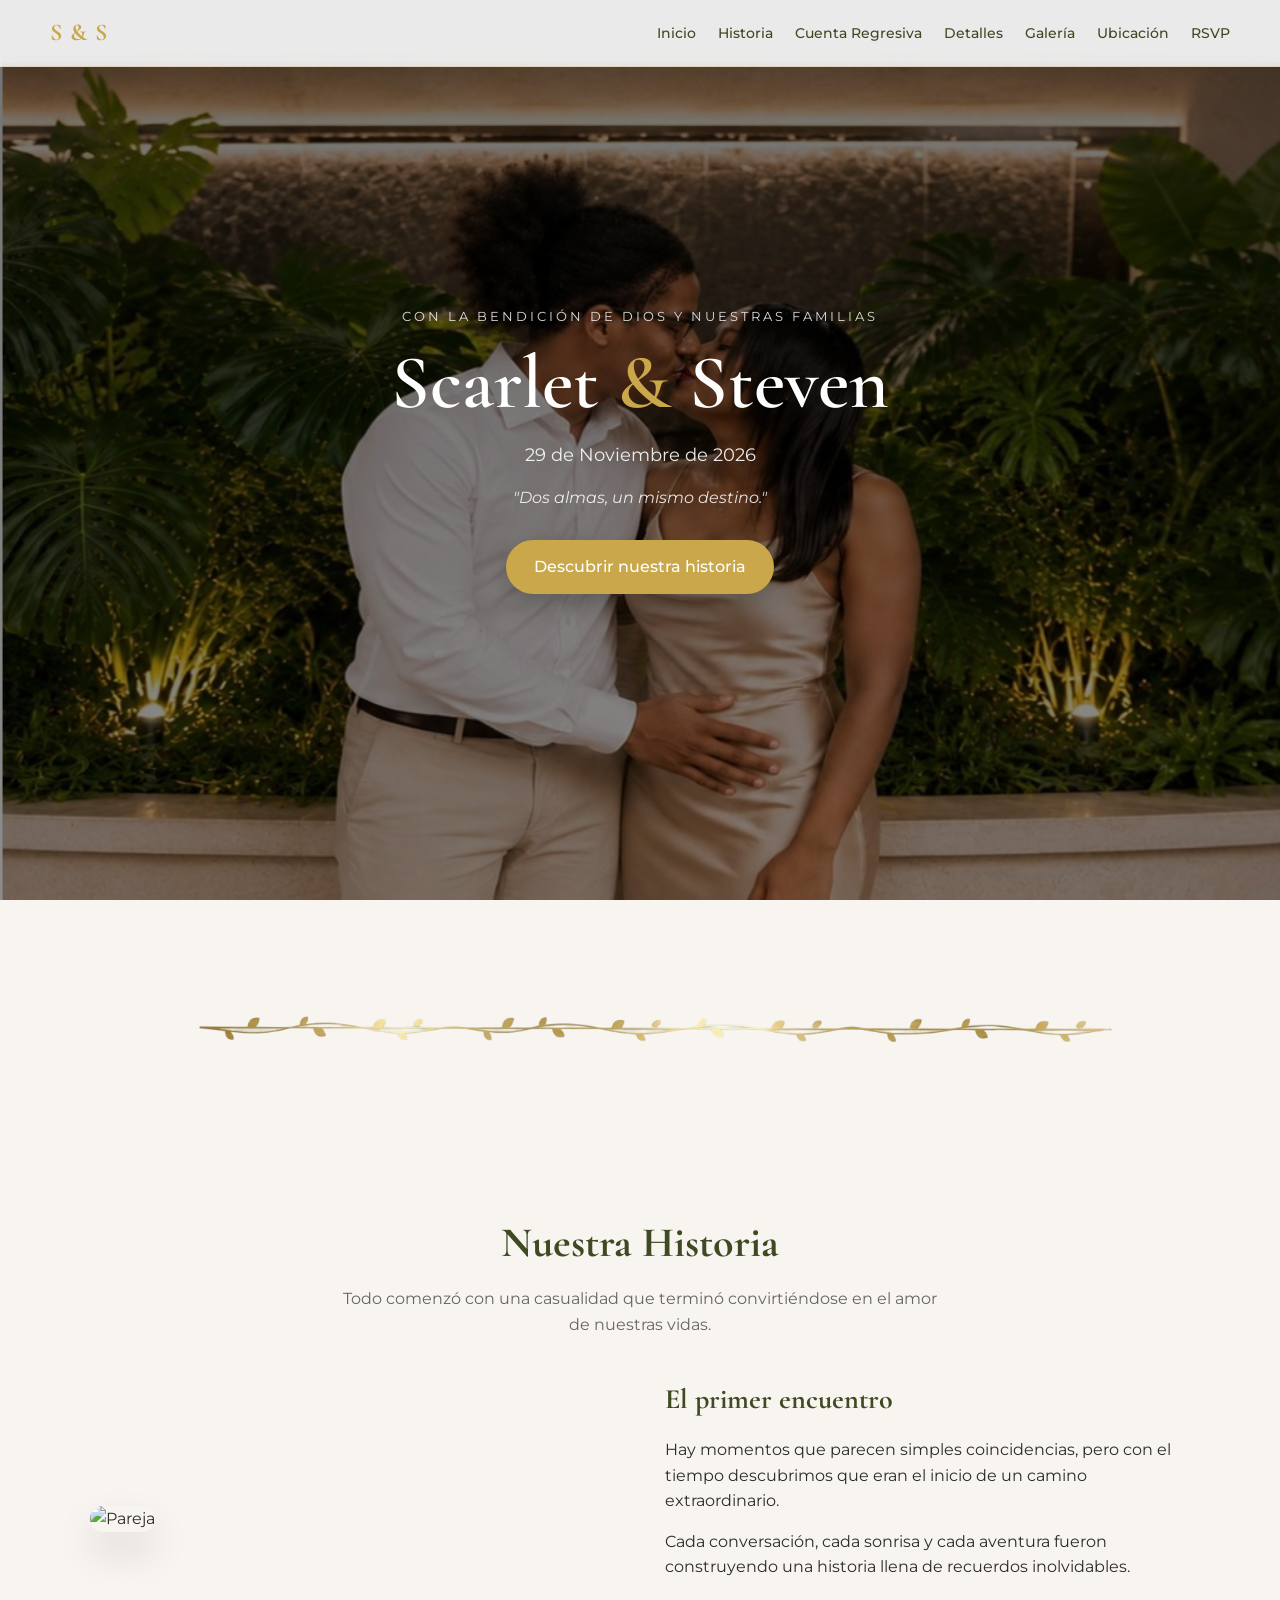
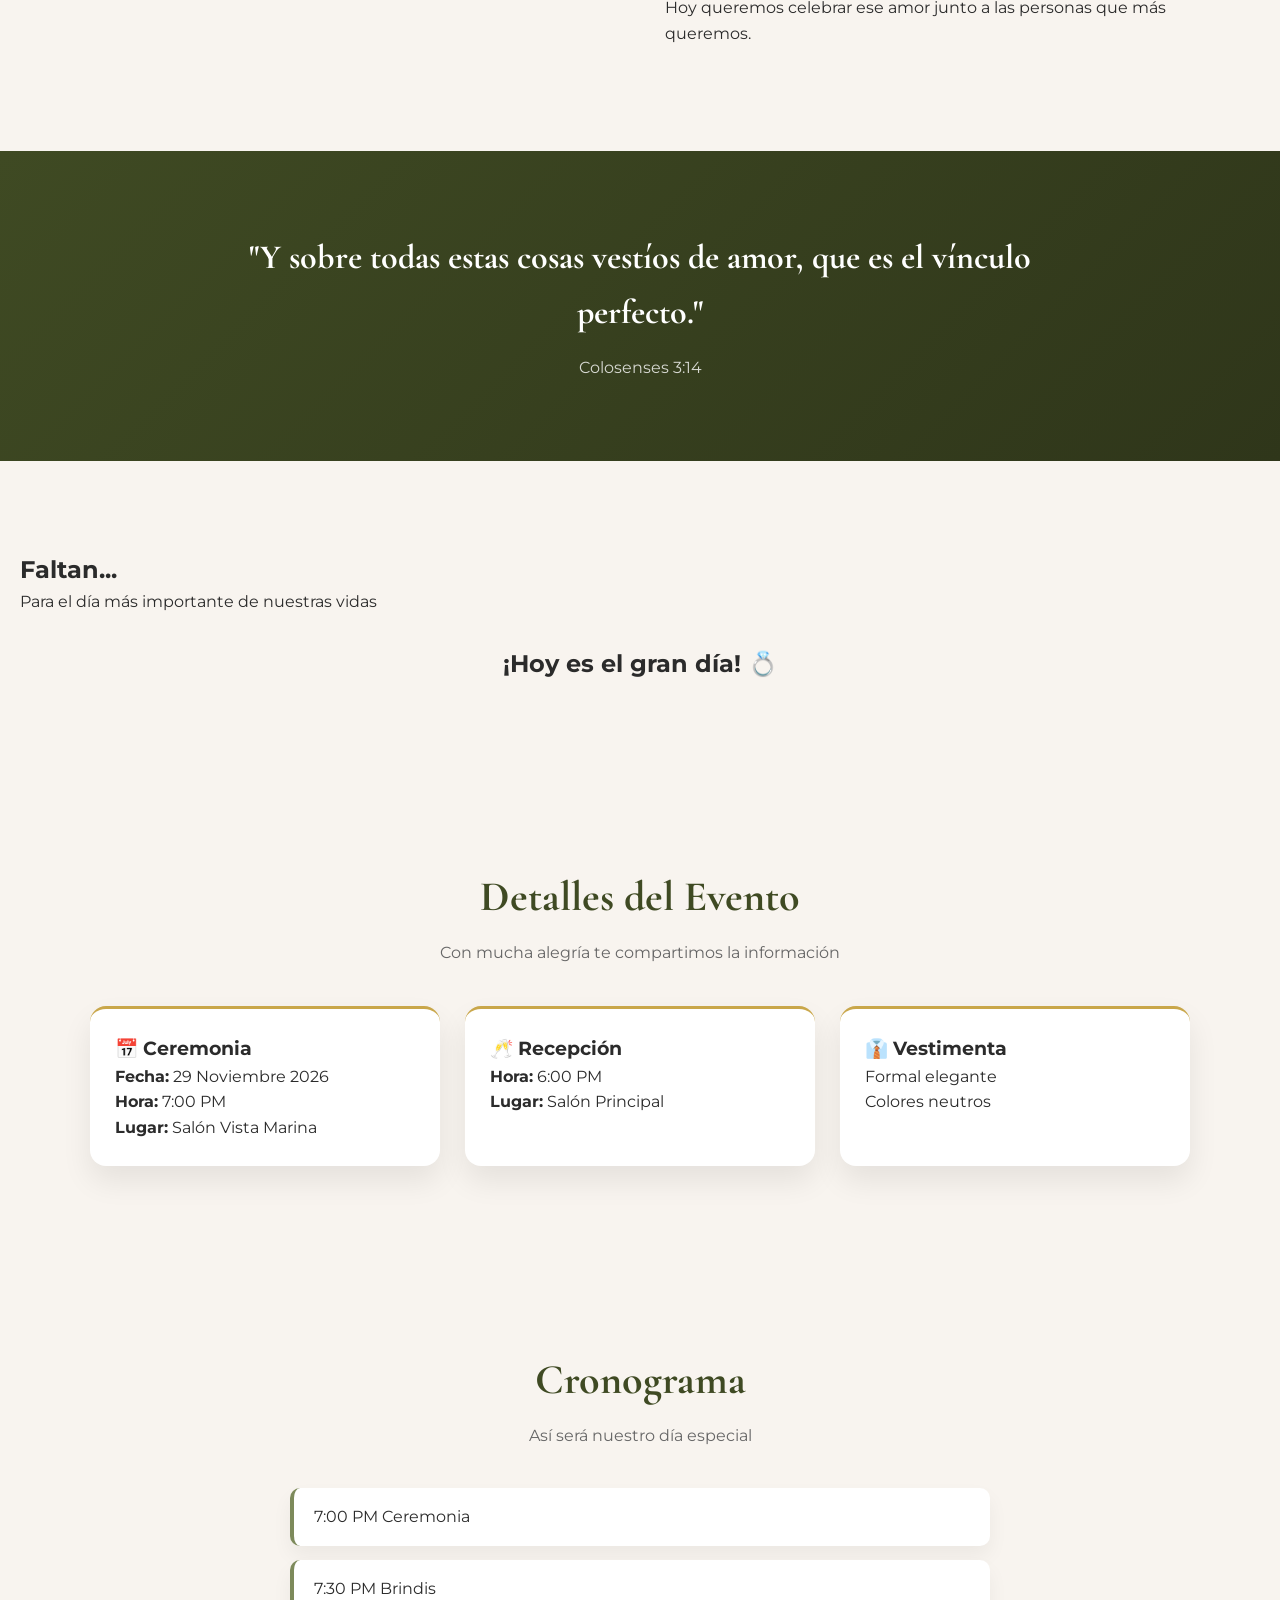
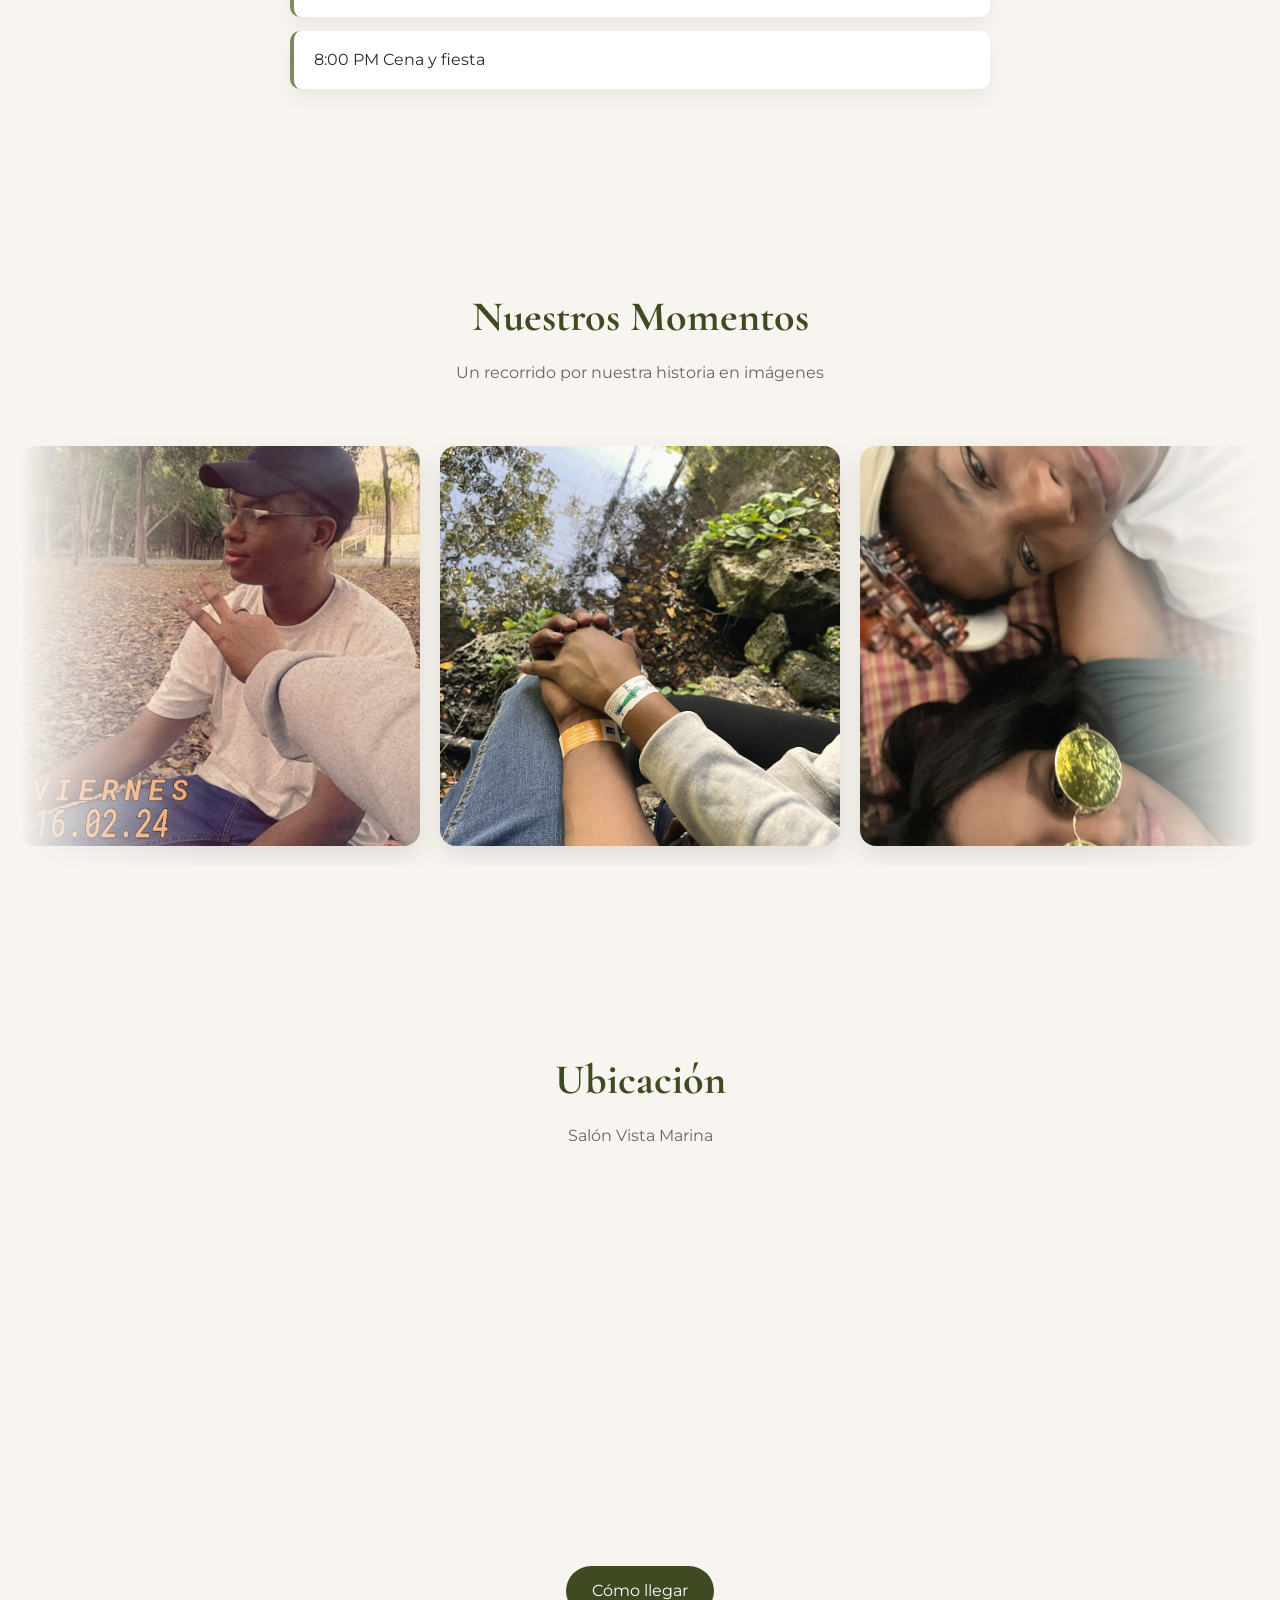
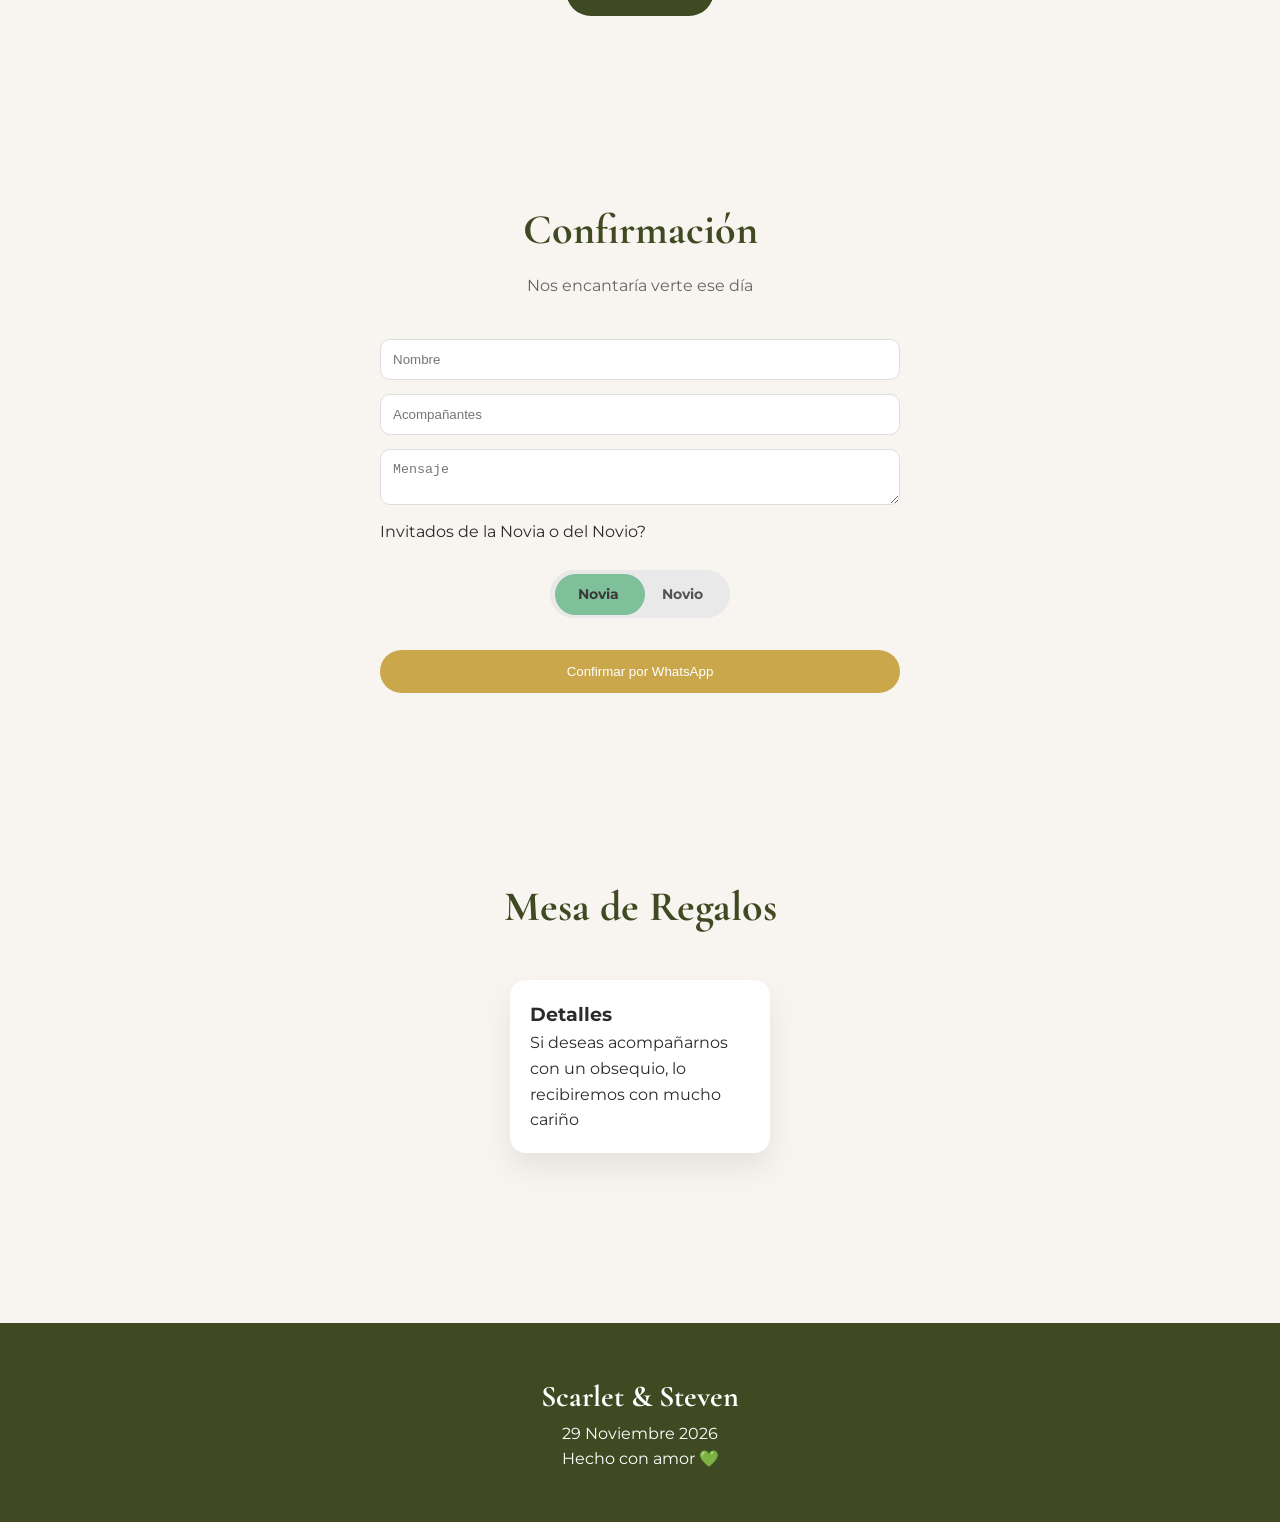
==== commit 99c51f69: "Update page" ====
--- a/index.html
+++ b/index.html
@@ -198,7 +198,7 @@
 
 </section>
 
-<!-- ==================== GALERÍA ==================== -->
+<!-- ==================== GALERÍA ==================== 
 <section class="galeria" id="galeria">
 
     <div class="titulo-seccion">
@@ -214,6 +214,22 @@
     </div>
 
 </section>
+-->
+
+<!-- ==================== GALERÍA ==================== -->
+<section id="galeria">
+    <div class="titulo-seccion">
+        <h2>Nuestros Momentos</h2>
+        <p>Un recorrido por nuestra historia en imágenes</p>
+    </div>
+    
+    <div class="carrusel-galeria">
+        <div class="carrusel-track" id="carruselTrack">
+            <!-- JavaScript inyectará las 39 imágenes aquí de forma automática y duplicada para el bucle -->
+        </div>
+    </div>
+</section>
+
 
 <!-- ==================== UBICACIÓN ==================== -->
 <section class="ubicacion" id="ubicacion">
@@ -287,6 +303,7 @@
 
 </main>
 
+
 <!-- ==================== FOOTER ==================== -->
 <footer>
     <h3>Scarlet & Steven</h3>
--- a/style.css
+++ b/style.css
@@ -3,711 +3,725 @@
 
 /* ==================== VARIABLES ==================== */
 :root{
-    --olivo:#3f4a23;
-    --olivo-2:#4B5320;
-    --salvia:#7D8A5B;
-    --dorado:#C9A74A;
-    --arena:#F8F4EF;
-    --blanco:#ffffff;
-    --texto:#2b2b2b;
+    --olivo: #3f4a23;
+    --olivo-2: #4B5320;
+    --salvia: #7D8A5B;
+    --dorado: #C9A74A;
+    --arena: #F8F4EF;
+    --blanco: #ffffff;
+    --texto: #2b2b2b;
 }
 
 /* ==================== RESET ==================== */
 *{
-    margin:0;
-    padding:0;
-    box-sizing:border-box;
-    scroll-behavior:smooth;
+    margin: 0;
+    padding: 0;
+    box-sizing: border-box;
+    scroll-behavior: smooth;
 }
 
 body{
-    font-family:'Montserrat', sans-serif;
+    font-family: 'Montserrat', sans-serif;
     background: var(--arena);
     color: var(--texto);
-    line-height:1.6;
+    line-height: 1.6;
 }
 
 /* ==================== NAVBAR ==================== */
 .navbar{
-    position:fixed;
-    top:0;
-    width:100%;
-    display:flex;
-    justify-content:space-between;
-    align-items:center;
-    padding:14px 50px;
-
+    position: fixed;
+    top: 0;
+    width: 100%;
+    display: flex;
+    justify-content: space-between;
+    align-items: center;
+    padding: 14px 50px;
     background: rgba(255,255,255,0.75);
-    backdrop-filter: blur(14px);
-
-    border-bottom:1px solid rgba(201,167,74,0.25);
-    z-index:1000;
+    backdrop-filter: blur(10px);
+    border-bottom: 1px solid rgba(201,167,74,0.25);
+    z-index: 1000;
 }
 
 .navbar .logo{
-    font-family:'Cormorant Garamond', serif;
-    font-size:24px;
-    font-weight:700;
-    color:var(--dorado);
-    letter-spacing:1px;
+    font-family: 'Cormorant Garamond', serif;
+    font-size: 24px;
+    font-weight: 700;
+    color: var(--dorado);
+    letter-spacing: 1px;
 }
 
 .navbar ul{
-    display:flex;
-    gap:22px;
-    list-style:none;
+    display: flex;
+    gap: 22px;
+    list-style: none;
 }
 
 .navbar ul li a{
-    text-decoration:none;
-    font-weight:500;
-    font-size:14px;
-    color:var(--olivo);
-    position:relative;
-    transition:0.3s;
+    text-decoration: none;
+    font-weight: 500;
+    font-size: 14px;
+    color: var(--olivo);
+    position: relative;
+    transition: 0.3s;
 }
 
 .navbar ul li a::after{
-    content:"";
-    position:absolute;
-    left:0;
-    bottom:-4px;
-    width:0%;
-    height:2px;
-    background:var(--dorado);
-    transition:0.3s;
+    content: "";
+    position: absolute;
+    left: 0;
+    bottom: -4px;
+    width: 0%;
+    height: 2px;
+    background: var(--dorado);
+    transition: 0.3s;
 }
 
 .navbar ul li a:hover{
-    color:var(--dorado);
+    color: var(--dorado);
 }
 
 .navbar ul li a:hover::after{
-    width:100%;
+    width: 100%;
 }
 
 /* ==================== HERO ==================== */
 .hero{
-    height:100vh;
-    display:flex;
-    justify-content:center;
-    align-items:center;
-    text-align:center;
-
-    background:url("img/portada.jpeg") center/cover no-repeat;
-    position:relative;
+    height: 100vh;
+    display: flex;
+    justify-content: center;
+    align-items: center;
+    text-align: center;
+    background: url("img/portada.jpeg") center/cover no-repeat;
+    position: relative;
 }
 
 .overlay{
-    position:absolute;
-    inset:0;
-    background:linear-gradient(
+    position: absolute;
+    inset: 0;
+    background: linear-gradient(
         rgba(0,0,0,0.55),
         rgba(0,0,0,0.45)
     );
 }
 
 .hero-content{
-    position:relative;
-    z-index:2;
-    color:white;
-    max-width:800px;
-    padding:0 20px;
+    position: relative;
+    z-index: 2;
+    color: white;
+    max-width: 800px;
+    padding: 0 20px;
 }
 
 .small-title{
-    font-size:13px;
-    letter-spacing:3px;
-    text-transform:uppercase;
-    opacity:0.85;
+    font-size: 13px;
+    letter-spacing: 3px;
+    text-transform: uppercase;
+    opacity: 0.85;
 }
 
 .hero h1{
-    font-family:'Cormorant Garamond', serif;
-    font-size:76px;
-    font-weight:600;
-    margin:15px 0;
-    line-height:1.1;
+    font-family: 'Cormorant Garamond', serif;
+    font-size: 76px;
+    font-weight: 600;
+    margin: 15px 0;
+    line-height: 1.1;
 }
 
 .hero h1 span{
-    color:var(--dorado);
+    color: var(--dorado);
 }
 
 .fecha{
-    font-size:18px;
-    margin-top:10px;
-    opacity:0.9;
+    font-size: 18px;
+    margin-top: 10px;
+    opacity: 0.9;
 }
 
 .frase{
-    margin-top:15px;
-    font-style:italic;
-    opacity:0.85;
+    margin-top: 15px;
+    font-style: italic;
+    opacity: 0.85;
 }
 
 .boton{
-    display:inline-block;
-    margin-top:30px;
-    padding:14px 28px;
-
-    background:var(--dorado);
-    color:white;
-    text-decoration:none;
-
-    border-radius:40px;
-    font-weight:500;
-
-    transition:0.3s;
-    box-shadow:0 10px 25px rgba(0,0,0,0.2);
+    display: inline-block;
+    margin-top: 30px;
+    padding: 14px 28px;
+    background: var(--dorado);
+    color: white;
+    text-decoration: none;
+    border-radius: 40px;
+    font-weight: 500;
+    transition: 0.3s;
+    box-shadow: 0 10px 25px rgba(0,0,0,0.2);
 }
 
 .boton:hover{
-    transform:translateY(-3px);
-    background:var(--salvia);
+    transform: translateY(-3px);
+    background: var(--salvia);
 }
 
 /* ==================== SECCIONES ==================== */
 section{
-    padding:90px 20px;
+    padding: 90px 20px;
 }
 
 .titulo-seccion{
-    text-align:center;
-    margin-bottom:40px;
+    text-align: center;
+    margin-bottom: 40px;
 }
 
 .titulo-seccion h2{
-    font-family:'Cormorant Garamond', serif;
-    font-size:42px;
-    color:var(--olivo);
+    font-family: 'Cormorant Garamond', serif;
+    font-size: 42px;
+    color: var(--olivo);
 }
 
 .titulo-seccion p{
-    max-width:600px;
-    margin:10px auto 0;
-    color:#666;
+    max-width: 600px;
+    margin: 10px auto 0;
+    color: #666;
 }
 
 /* ==================== HISTORIA ==================== */
 .historia-grid{
-    display:grid;
-    grid-template-columns:1fr 1fr;
-    gap:50px;
-    max-width:1100px;
-    margin:auto;
-    align-items:center;
+    display: grid;
+    grid-template-columns: 1fr 1fr;
+    gap: 50px;
+    max-width: 1100px;
+    margin: auto;
+    align-items: center;
 }
 
 .historia img{
-    width:100%;
-    border-radius:18px;
-    box-shadow:0 20px 40px rgba(0,0,0,0.12);
+    width: 100%;
+    border-radius: 18px;
+    box-shadow: 0 20px 40px rgba(0,0,0,0.12);
 }
 
 .historia .texto{
-    text-align:left;
+    text-align: left;
 }
 
 .historia .texto h3{
-    font-family:'Cormorant Garamond', serif;
-    font-size:28px;
-    margin-bottom:15px;
-    color:var(--olivo);
+    font-family: 'Cormorant Garamond', serif;
+    font-size: 28px;
+    margin-bottom: 15px;
+    color: var(--olivo);
 }
 
 .historia .texto p{
-    margin-bottom:15px;
+    margin-bottom: 15px;
 }
 
 /* ==================== QUOTE ==================== */
 .quote{
-    background:linear-gradient(135deg, var(--olivo), #2f361a);
-    color:white;
-    text-align:center;
-    padding:80px 20px;
+    background: linear-gradient(135deg, var(--olivo), #2f361a);
+    color: white;
+    text-align: center;
+    padding: 80px 20px;
 }
 
 .quote h2{
-    font-family:'Cormorant Garamond', serif;
-    font-size:34px;
-    max-width:800px;
-    margin:auto;
+    font-family: 'Cormorant Garamond', serif;
+    font-size: 34px;
+    max-width: 800px;
+    margin: auto;
 }
 
 .quote p{
-    margin-top:15px;
-    opacity:0.8;
+    margin-top: 15px;
+    opacity: 0.8;
 }
 
 /* ==================== CONTADOR ==================== */
 .countdown{
-    display:flex;
-    justify-content:center;
-    gap:20px;
-    flex-wrap:wrap;
-    margin-top:30px;
+    display: flex;
+    justify-content: center;
+    gap: 20px;
+    flex-wrap: wrap;
+    margin-top: 30px;
 }
 
 .time{
-    background:white;
-    padding:20px;
-    width:110px;
-    border-radius:14px;
-    box-shadow:0 15px 30px rgba(0,0,0,0.08);
-    text-align:center;
+    background: white;
+    padding: 20px;
+    width: 110px;
+    border-radius: 14px;
+    box-shadow: 0 15px 30px rgba(0,0,0,0.08);
+    text-align: center;
 }
 
 .time h3{
-    font-size:28px;
-    color:var(--olivo);
+    font-size: 28px;
+    color: var(--olivo);
 }
 
 /* ==================== DETALLES ==================== */
 .detalles-grid{
-    display:grid;
-    grid-template-columns:repeat(auto-fit,minmax(260px,1fr));
-    gap:25px;
-    max-width:1100px;
-    margin:auto;
+    display: grid;
+    grid-template-columns: repeat(auto-fit, minmax(260px, 1fr));
+    gap: 25px;
+    max-width: 1100px;
+    margin: auto;
 }
 
 .card-detalle{
-    background:white;
-    padding:25px;
-    border-radius:16px;
-    box-shadow:0 15px 30px rgba(0,0,0,0.08);
-    border-top:3px solid var(--dorado);
-    transition:0.3s;
+    background: white;
+    padding: 25px;
+    border-radius: 16px;
+    box-shadow: 0 15px 30px rgba(0,0,0,0.08);
+    border-top: 3px solid var(--dorado);
+    transition: 0.3s;
 }
 
 .card-detalle:hover{
-    transform:translateY(-5px);
+    transform: translateY(-5px);
 }
 
 /* ==================== TIMELINE ==================== */
 .timeline{
-    max-width:700px;
-    margin:auto;
+    max-width: 700px;
+    margin: auto;
 }
 
 .evento{
-    background:white;
-    padding:16px 20px;
-    margin-bottom:14px;
-    border-left:4px solid var(--salvia);
-    border-radius:10px;
-    box-shadow:0 10px 20px rgba(0,0,0,0.05);
-}
-
-/* ==================== GALERÍA ==================== */
-.grid-galeria{
-    display:grid;
-    grid-template-columns:repeat(auto-fit,minmax(180px,1fr));
-    gap:14px;
-    max-width:1000px;
-    margin:auto;
-}
-
-.grid-galeria img{
-    width:100%;
-    border-radius:14px;
-    transition:0.4s;
-    filter:grayscale(10%);
-}
-
-.grid-galeria img:hover{
-    transform:scale(1.05);
-    filter:grayscale(0%);
+    background: white;
+    padding: 16px 20px;
+    margin-bottom: 14px;
+    border-left: 4px solid var(--salvia);
+    border-radius: 10px;
+    box-shadow: 0 10px 20px rgba(0,0,0,0.05);
+}
+
+/* ==================== GALERÍA / CARRUSEL ==================== */
+.carrusel-galeria {
+    width: 100%;
+    overflow: hidden;
+    position: relative;
+    padding: 20px 0;
+    background: transparent;
+    mask-image: linear-gradient(to right, transparent, black 15%, black 85%, transparent);
+    -webkit-mask-image: linear-gradient(to right, transparent, black 15%, black 85%, transparent);
+}
+
+.carrusel-track {
+    display: flex;
+    gap: 20px;
+    width: max-content;
+    animation: rotarCarrusel 120s linear infinite;
+}
+
+.carrusel-track:hover {
+    animation-play-state: paused;
+}
+
+.carrusel-track img {
+    width: 400px;
+    height: 400px;
+    object-fit: cover;
+    border-radius: 16px;
+    box-shadow: 0 10px 25px rgba(0,0,0,0.1);
+
+    /* Filtro cálido */
+    filter:
+        sepia(22%)
+        saturate(112%)
+        brightness(103%)
+        contrast(96%);
+
+    transition:
+        transform 0.3s ease,
+        filter 0.3s ease;
+}
+
+.carrusel-track img:hover {
+    transform: scale(1.05);
+
+    /* Mantiene el tono cálido al pasar el mouse */
+    filter:
+        sepia(18%)
+        saturate(115%)
+        brightness(105%)
+        contrast(97%);
+}
+
+@keyframes rotarCarrusel {
+    0% {
+        transform: translateX(0);
+    }
+    100% {
+        transform: translateX(calc(-50% - 10px));
+    }
 }
 
 /* ==================== MAPA ==================== */
 .mapa iframe{
-    border-radius:16px;
-    box-shadow:0 15px 35px rgba(0,0,0,0.1);
+    border-radius: 16px;
+    box-shadow: 0 15px 35px rgba(0,0,0,0.1);
 }
 
 .boton-mapa{
-    display:block;
+    display: block;
     width: fit-content;
-    margin:20px auto 0 auto;
-    padding:12px 26px;
-    background:var(--olivo);
-    color:white;
-    border-radius:30px;
-    text-decoration:none;
-    transition:0.3s;
+    margin: 20px auto 0 auto;
+    padding: 12px 26px;
+    background: var(--olivo);
+    color: white;
+    border-radius: 30px;
+    text-decoration: none;
+    transition: 0.3s;
 }
 
 .boton-mapa:hover{
-    background:var(--dorado);
+    background: var(--dorado);
 }
 
 /* ==================== RSVP ==================== */
 .form-rsvp{
-    max-width:520px;
-    margin:auto;
-    display:flex;
-    flex-direction:column;
-    gap:14px;
+    max-width: 520px;
+    margin: auto;
+    display: flex;
+    flex-direction: column;
+    gap: 14px;
 }
 
 .form-rsvp input,
 .form-rsvp textarea{
-    padding:12px;
-    border-radius:10px;
-    border:1px solid #ddd;
-    outline:none;
+    padding: 12px;
+    border-radius: 10px;
+    border: 1px solid #ddd;
+    outline: none;
 }
 
 .form-rsvp button{
-    padding:14px;
-    border:none;
-    background:var(--dorado);
-    color:white;
-    border-radius:30px;
-    cursor:pointer;
-    transition:0.3s;
-    font-weight:500;
+    padding: 14px;
+    border: none;
+    background: var(--dorado);
+    color: white;
+    border-radius: 30px;
+    cursor: pointer;
+    transition: 0.3s;
+    font-weight: 500;
 }
 
 .form-rsvp button:hover{
-    background:var(--salvia);
-    transform:translateY(-2px);
+    background: var(--salvia);
+    transform: translateY(-2px);
 }
 
 /* ==================== REGALOS ==================== */
 .tarjetas-regalos{
-    display:flex;
-    gap:20px;
-    justify-content:center;
-    flex-wrap:wrap;
+    display: flex;
+    gap: 20px;
+    justify-content: center;
+    flex-wrap: wrap;
 }
 
 .regalo{
-    background:white;
-    padding:20px;
-    border-radius:16px;
-    width:260px;
-    box-shadow:0 15px 30px rgba(0,0,0,0.08);
+    background: white;
+    padding: 20px;
+    border-radius: 16px;
+    width: 260px;
+    box-shadow: 0 15px 30px rgba(0,0,0,0.08);
 }
 
 /* ==================== FOOTER ==================== */
 footer{
-    background:var(--olivo);
-    color:white;
-    text-align:center;
-    padding:50px 20px;
-    margin-top:80px;
+    background: var(--olivo);
+    color: white;
+    text-align: center;
+    padding: 50px 20px;
+    margin-top: 80px;
 }
 
 footer h3{
-    font-family:'Cormorant Garamond', serif;
-    font-size:30px;
+    font-family: 'Cormorant Garamond', serif;
+    font-size: 30px;
 }
 
 /* ==================== TABLET ==================== */
 @media (max-width: 992px){
-
     .hero h1{
-        font-size:60px;
+        font-size: 60px;
     }
 
     .historia-grid{
-        gap:30px;
+        gap: 30px;
     }
 
     .navbar{
-        padding:14px 25px;
+        padding: 14px 25px;
     }
 }
 
 /* ==================== MÓVILES ==================== */
 @media (max-width: 768px){
-
-    /* NAVBAR */
     .navbar{
-        flex-direction:column;
-        align-items:center;
-        gap:10px;
-        padding:12px 15px;
+        flex-direction: column;
+        align-items: center;
+        gap: 10px;
+        padding: 12px 15px;
     }
 
     .navbar ul{
-        flex-wrap:wrap;
-        justify-content:center;
-        gap:10px;
+        flex-wrap: wrap;
+        justify-content: center;
+        gap: 10px;
     }
 
     .navbar ul li a{
-        font-size:12px;
-    }
-
-    /* HERO */
+        font-size: 12px;
+    }
+
     .hero h1{
-        font-size:40px;
-        line-height:1.2;
+        font-size: 40px;
+        line-height: 1.2;
     }
 
     .small-title{
-        font-size:11px;
-        letter-spacing:2px;
+        font-size: 11px;
+        letter-spacing: 2px;
     }
 
     .fecha{
-        font-size:16px;
+        font-size: 16px;
     }
 
     .frase{
-        font-size:14px;
+        font-size: 14px;
     }
 
     .boton{
-        padding:12px 20px;
-        font-size:14px;
-    }
-
-    /* SECCIONES */
+        padding: 12px 20px;
+        font-size: 14px;
+    }
+
     section{
-        padding:60px 15px;
+        padding: 60px 15px;
     }
 
     .titulo-seccion h2{
-        font-size:32px;
-    }
-
-    /* HISTORIA */
+        font-size: 32px;
+    }
+
     .historia-grid{
-        grid-template-columns:1fr;
-        text-align:center;
+        grid-template-columns: 1fr;
+        text-align: center;
     }
 
     .historia .texto{
-        text-align:center;
-    }
-
-    /* CONTADOR */
+        text-align: center;
+    }
+
     .countdown{
-        gap:10px;
+        gap: 10px;
     }
 
     .time{
-        width:80px;
-        padding:14px;
+        width: 80px;
+        padding: 14px;
     }
 
     .time h3{
-        font-size:22px;
-    }
-
-    /* DETALLES */
+        font-size: 22px;
+    }
+
     .detalles-grid{
-        grid-template-columns:1fr;
-    }
-
-    /* ==================== GALERÍA MÓVIL ==================== */
-
-
-    .grid-galeria{
-        display:flex;
-        gap:15px;
-        overflow-x:auto;
-        scroll-snap-type:x mandatory;
-        padding:10px 5px 20px;
-        scrollbar-width:none;
-        -ms-overflow-style:none;
-    }
-
-    .grid-galeria::-webkit-scrollbar{
-        display:none;
-    }
-
-    .grid-galeria img{
-        flex:0 0 85%;
-        width:85%;
-        height:450px;
-        object-fit:cover;
-        border-radius:14px;
-        scroll-snap-align:center;
-    }
-
-
-
-    /* MAPA */
+        grid-template-columns: 1fr;
+    }
+
+    .carrusel-track img {
+        width: 300px;
+        height: 300px;
+    }
+
+    .carrusel-track {
+        animation: rotarCarrusel 120s linear infinite;
+    }
+
     .mapa iframe{
-        height:250px;
-    }
-
-    /* REGALOS */
+        height: 250px;
+    }
+
     .tarjetas-regalos{
-        flex-direction:column;
-        align-items:center;
+        flex-direction: column;
+        align-items: center;
     }
 
     .regalo{
-        width:90%;
+        width: 90%;
     }
 }
 
 /* ==================== MÓVILES PEQUEÑOS ==================== */
 @media (max-width: 480px){
-
     .hero h1{
-        font-size:32px;
+        font-size: 32px;
     }
 
     .titulo-seccion h2{
-        font-size:26px;
-    }
-
-    .grid-galeria{
-        grid-template-columns:1fr;
+        font-size: 26px;
     }
 
     .countdown{
-        flex-direction:column;
-        align-items:center;
+        flex-direction: column;
+        align-items: center;
     }
 
     .time{
-        width:120px;
+        width: 120px;
     }
 
     .navbar ul li a{
-        font-size:11px;
+        font-size: 11px;
     }
 }
 
 /* ==================== SEPARADOR ==================== */
-
 .decoracion{
-    width:100%;
-    display:flex;
-    justify-content:center;
-    align-items:center;
-    padding:40px 0;
+    width: 100%;
+    display: flex;
+    justify-content: center;
+    align-items: center;
+    padding: 40px 0;
 }
 
 .decoracion .separador{
-    display:block;
-    width:80%;
-    max-width:1800px;
-    height:auto;
-    margin:0 auto;
-}
-/* ===================== Sliders ====================== */
-
+    display: block;
+    width: 80%;
+    max-width: 1800px;
+    height: auto;
+    margin: 0 auto;
+}
+
+/* ===================== SWITCH / SLIDER ====================== */
 .switch-wrapper{
-    display:flex;
-    justify-content:center;
+    display: flex;
+    justify-content: center;
     margin: 12px 0 18px;
 }
 
 .switch {
-  position: relative;
-  width: 180px;
-  height: 48px;
+    position: relative;
+    width: 180px;
+    height: 48px;
 }
 
 .switch input {
-  display: none;
-}
-
-/* CONTENEDOR */
+    display: none;
+}
+
 .slider {
-  position: absolute;
-  inset: 0;
-  border-radius: 50px;
-  background: #e9e9e9;
-  display: flex;
-  align-items: center;
-  justify-content: space-between;
-  padding: 6px;
-  overflow: hidden;
-}
-
-/* BOLA (fondo deslizante) */
+    position: absolute;
+    inset: 0;
+    border-radius: 50px;
+    background: #e9e9e9;
+    display: flex;
+    align-items: center;
+    justify-content: space-between;
+    padding: 6px;
+    overflow: hidden;
+}
+
 .slider::before {
-  content: "";
-  position: absolute;
-  width: 50%;
-  height: 85%;
-  top: 7.5%;
-  left: 5px;
-  border-radius: 40px;
-  background: #7fbf9a;
-  transition: 0.4s ease;
-  z-index: 1; /* debajo del texto */
-}
-
-/* OPCIONES (TEXTO) */
+    content: "";
+    position: absolute;
+    width: 50%;
+    height: 85%;
+    top: 7.5%;
+    left: 5px;
+    border-radius: 40px;
+    background: #7fbf9a;
+    transition: 0.4s ease;
+    z-index: 1;
+}
+
 .text {
-  flex: 1;
-  text-align: center;
-  font-size: 14px;
-  font-weight: 700;
-
-  position: relative;
-  z-index: 2;
-
-  color: #3a3a3a; /* 👈 más oscuro para legibilidad */
-  opacity: 0.85;  /* 👈 subido */
-  transition: 0.3s ease;
-}
-
-/* estado activo inicial */
+    flex: 1;
+    text-align: center;
+    font-size: 14px;
+    font-weight: 700;
+    position: relative;
+    z-index: 2;
+    color: #3a3a3a;
+    opacity: 0.85;
+    transition: 0.3s ease;
+}
+
 .slider .novia {
-  opacity: 1;
-}
-
-/* cuando cambia a NOVIO */
+    opacity: 1;
+}
+
 .switch input:checked + .slider::before {
-  transform: translateX(90px);
-  background: #d6c28a;
-}
-
-/* texto encima siempre visible */
+    transform: translateX(90px);
+    background: #d6c28a;
+}
+
 .switch input:checked + .slider .novio {
-  opacity: 1;
+    opacity: 1;
 }
 
 .switch input:checked + .slider .novia {
-  opacity: 0.5;
-}
-
-/*Prueba */
-
+    opacity: 0.5;
+}
+
+/* ==================== INTRO OVERLAY ==================== */
 #introOverlay{
-    position:fixed;
-    top:0;
-    left:0;
-    width:100%;
-    height:100%;
-    z-index:9999;
-
+    position: fixed;
+    top: 0;
+    left: 0;
+    width: 100%;
+    height: 100%;
+    z-index: 9999;
     background: radial-gradient(circle,
         rgba(255,255,255,0.95),
         rgba(255,255,255,0.6),
         rgba(255,255,255,0.2),
         rgba(255,255,255,0)
     );
-
-    backdrop-filter: blur(22px);
-
+    backdrop-filter: blur(20px);
     animation: reveal 4.5s ease forwards;
 }
 
 @keyframes reveal{
     0%{
-        opacity:1;
+        opacity: 1;
         backdrop-filter: blur(22px);
     }
     60%{
-        opacity:0.6;
+        opacity: 0.6;
     }
     100%{
-        opacity:0;
+        opacity: 0;
         backdrop-filter: blur(0px);
-        visibility:hidden;
-    }
+        visibility: hidden;
+    }
+}
+
+/* ==================== FILTRO CÁLIDO GALERÍA ==================== */
+
+.carrusel-track img {
+    filter:
+        sepia(25%)
+        saturate(110%)
+        brightness(102%)
+        contrast(95%);
+}
+
+.carrusel {
+    position: relative;
+}
+
+.carrusel::after {
+    content: "";
+    position: absolute;
+    inset: 0;
+    background: rgba(184, 132, 60, 0.12);
+    pointer-events: none;
+    z-index: 2;
+}
+
+.carrusel-btn {
+    z-index: 5;
 }
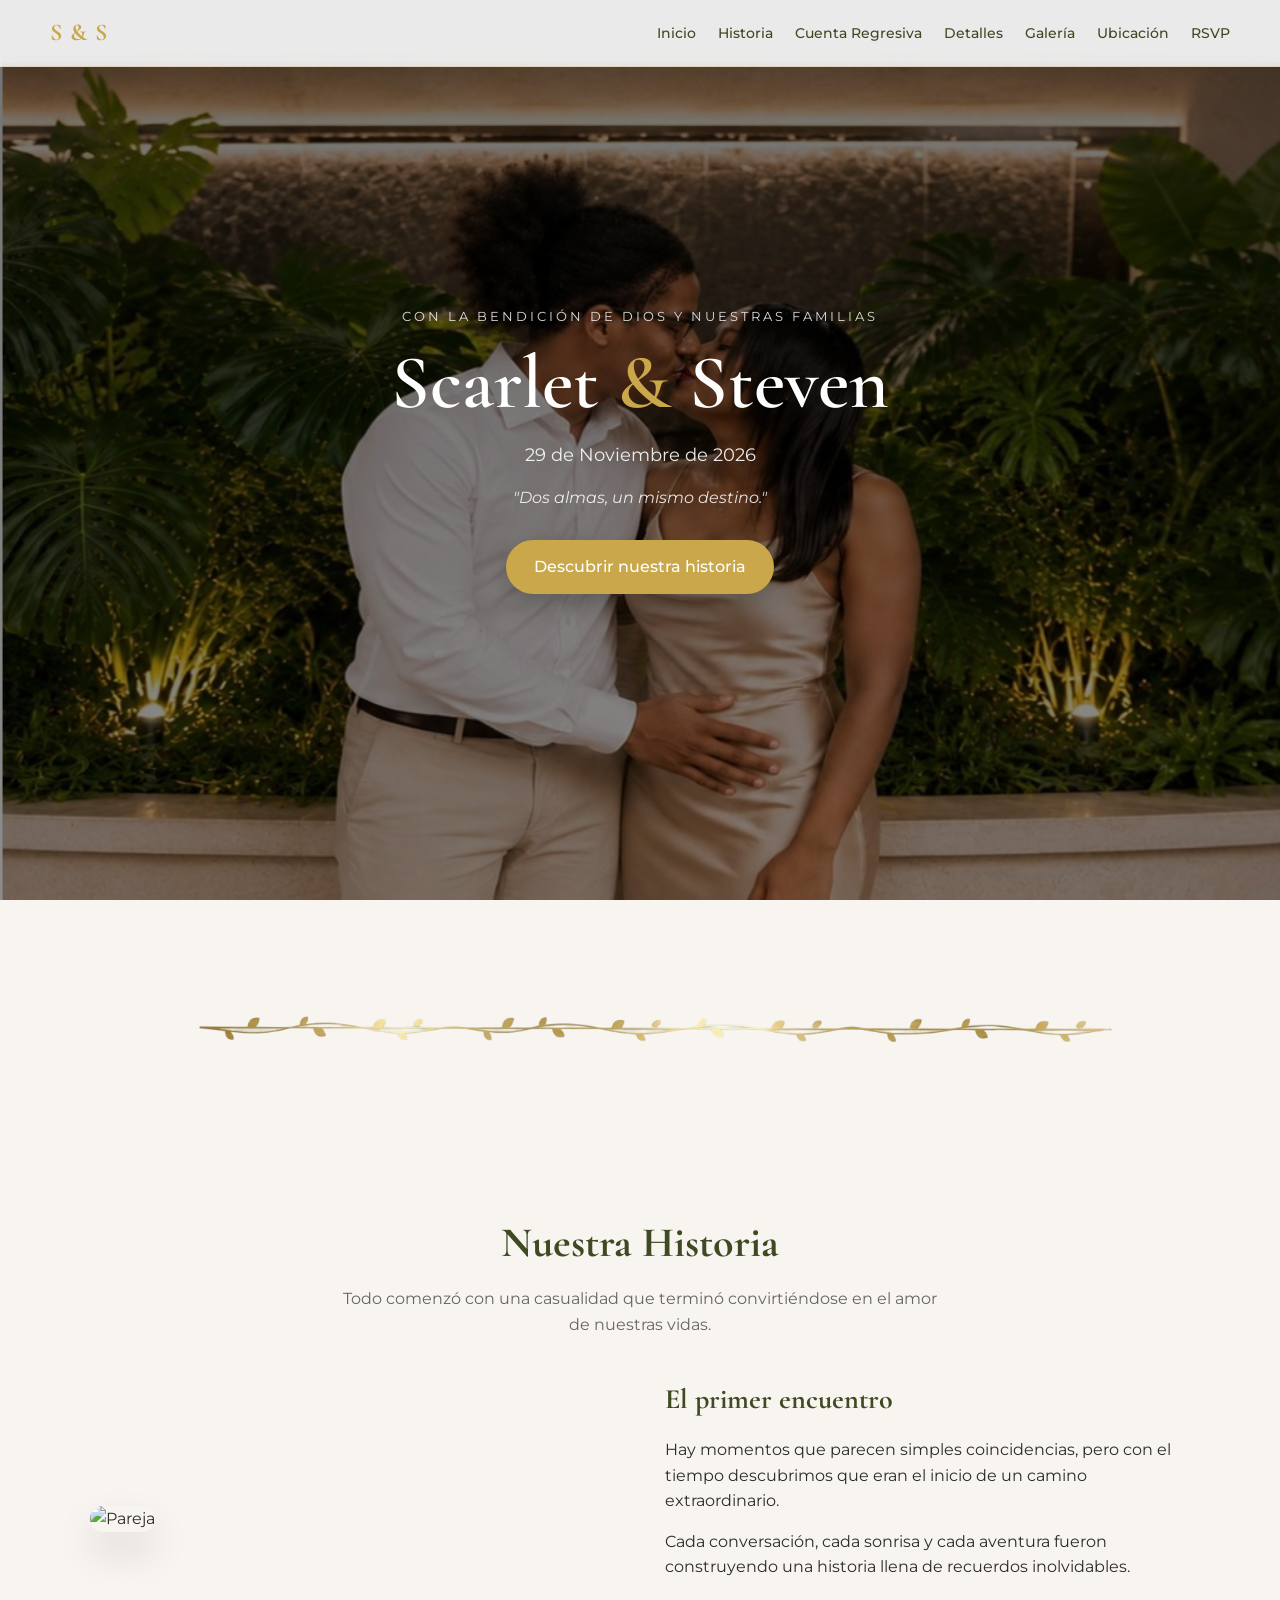
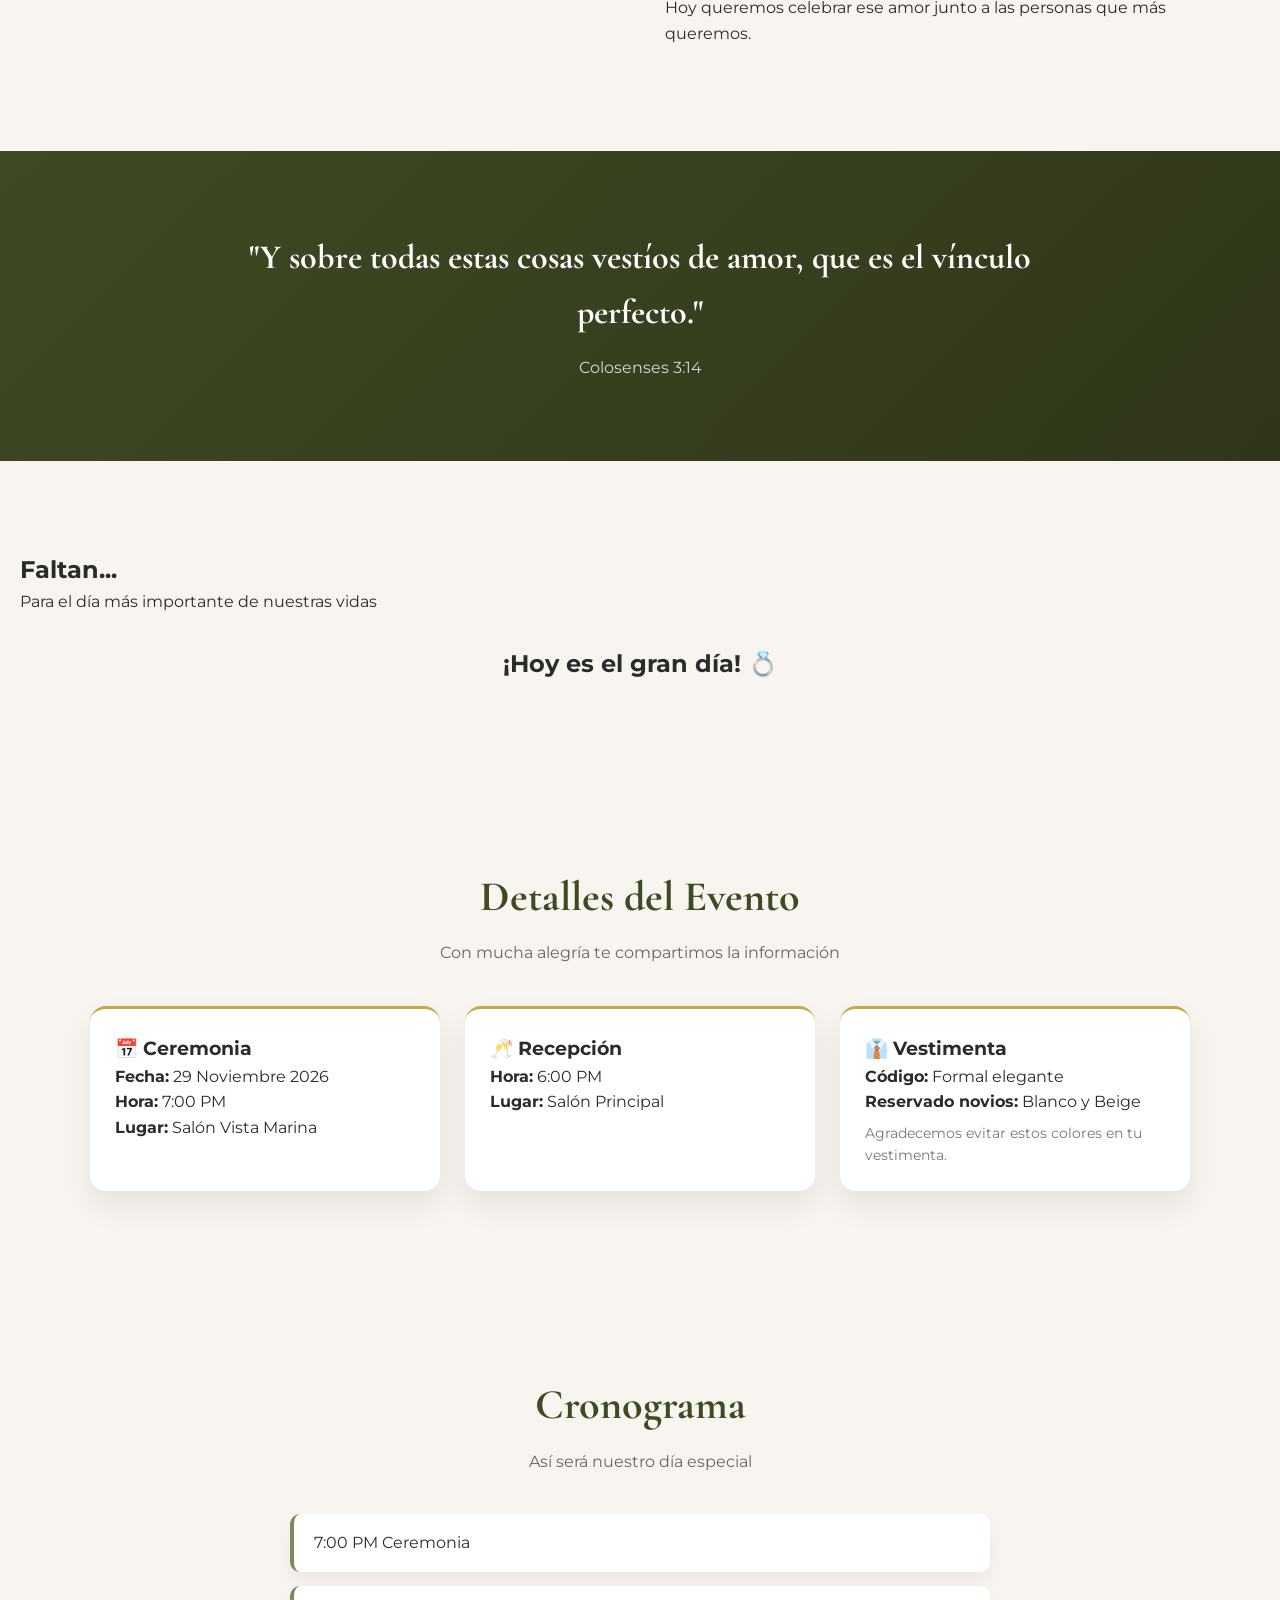
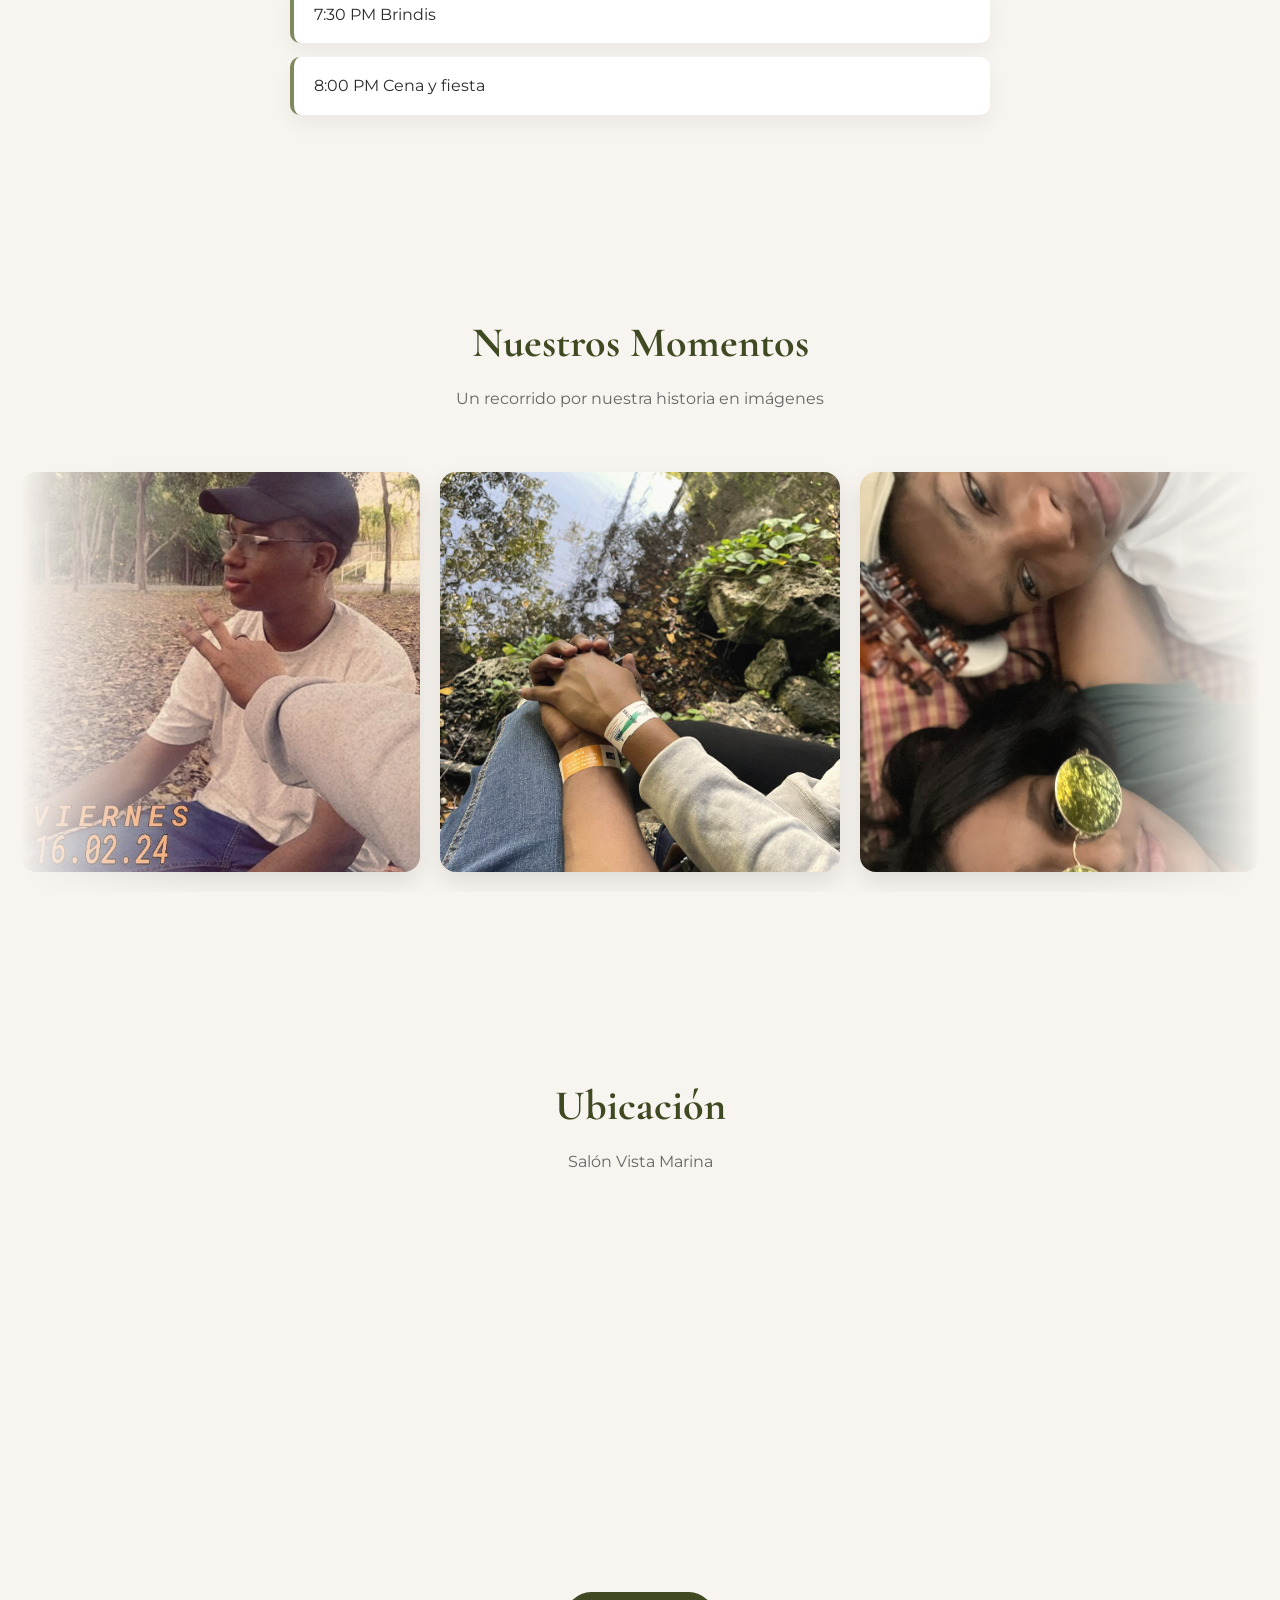
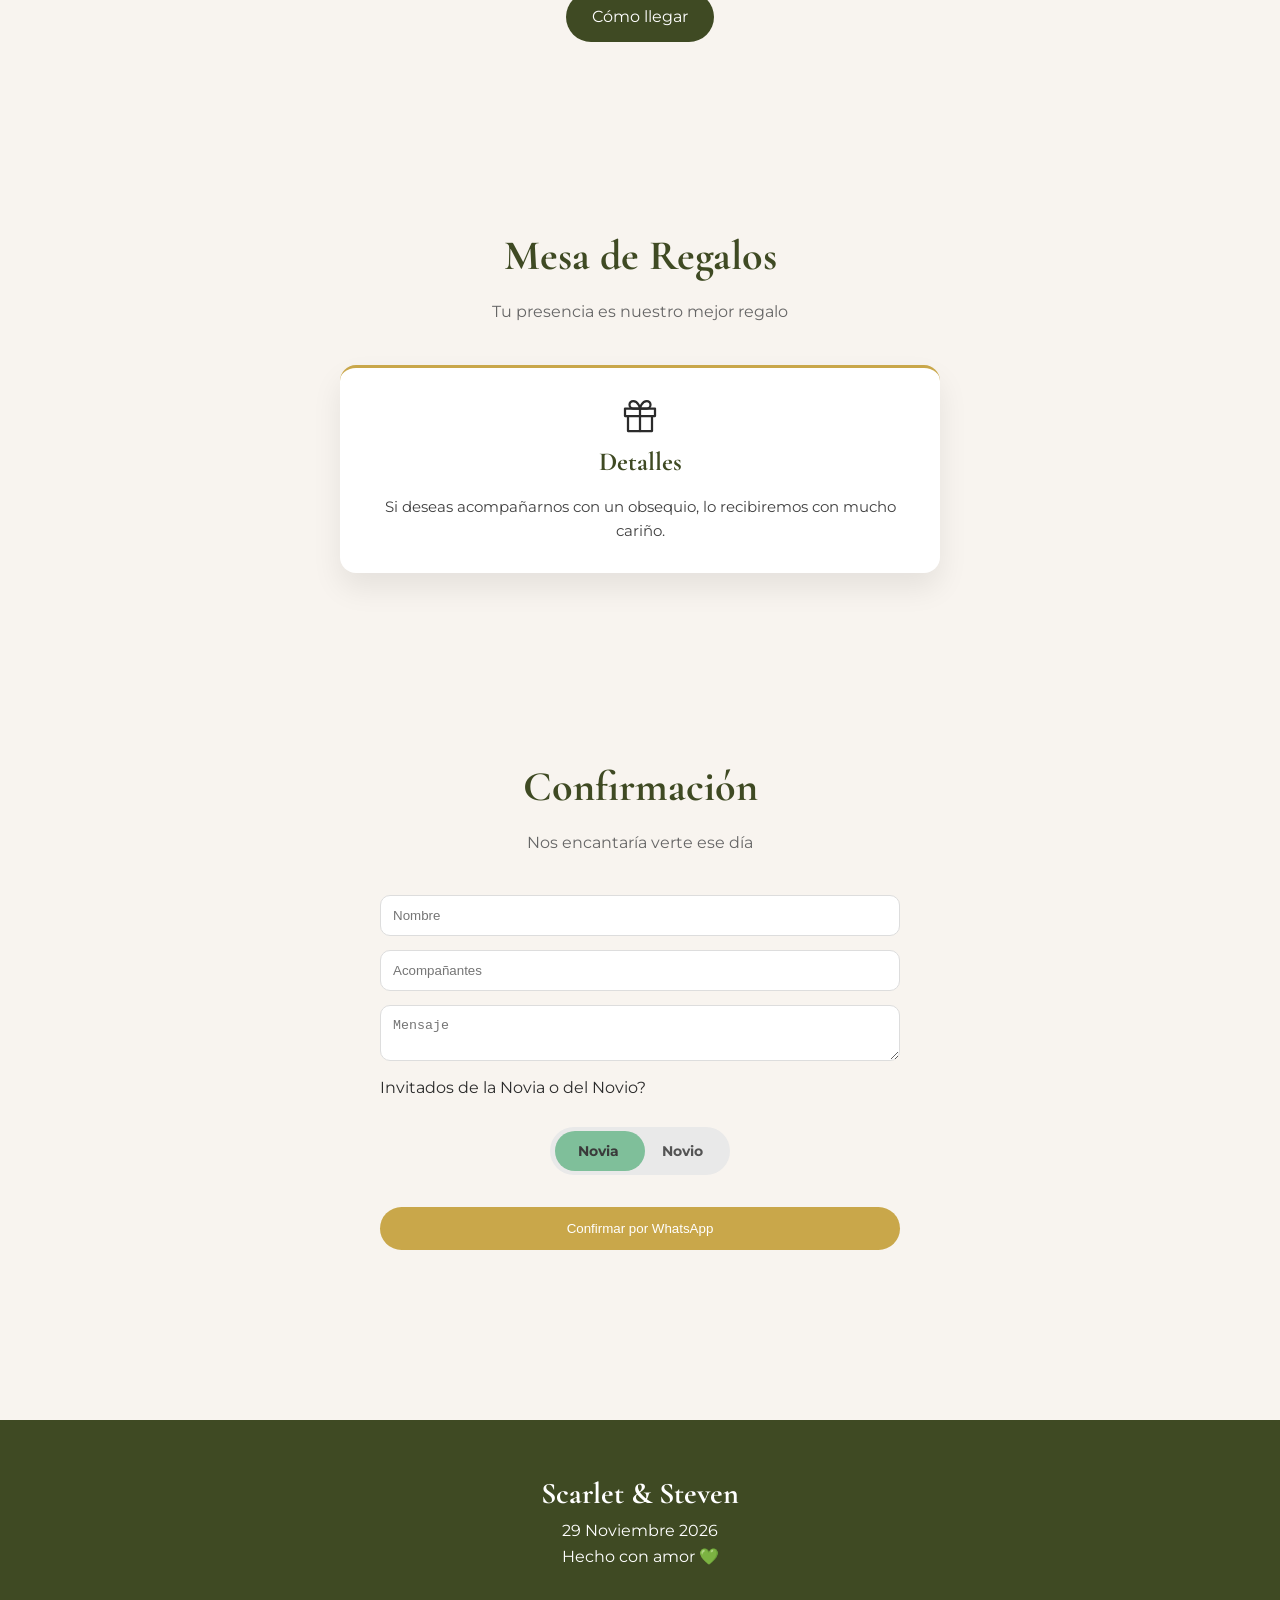
==== commit 1617eedf: "Cambios en el sendWhatsap y la seccion de regalos" ====
--- a/index.html
+++ b/index.html
@@ -172,8 +172,9 @@
 
         <div class="card-detalle">
             <h3>👔 Vestimenta</h3>
-            <p>Formal elegante</p>
-            <p>Colores neutros</p>
+            <p><strong>Código:</strong> Formal elegante</p>
+            <p><strong>Reservado novios:</strong> Blanco y Beige</p>
+            <p style="font-size: 0.85rem; color: #777; margin-top: 8px;">Agradecemos evitar estos colores en tu vestimenta.</p>
         </div>
 
     </div>
@@ -254,6 +255,34 @@
 
 </section>
 
+<!-- ==================== REGALOS ==================== -->
+<section class="regalos" id="regalos">
+
+    <div class="titulo-seccion">
+        <h2>Mesa de Regalos</h2>
+        <p>Tu presencia es nuestro mejor regalo</p>
+    </div>
+
+    <div class="tarjetas-regalos">
+
+        <div class="regalo">
+            <div class="icono-regalo">
+                <svg xmlns="http://www.w3.org/2000/svg" width="36" height="36" viewBox="0 0 24 24" fill="none" stroke="currentColor" stroke-width="1.5" stroke-linecap="round" stroke-linejoin="round">
+                    <polyline points="20 12 20 22 4 22 4 12"></polyline>
+                    <rect x="2" y="7" width="20" height="5"></rect>
+                    <line x1="12" y1="22" x2="12" y2="7"></line>
+                    <path d="M12 7H7.5a2.5 2.5 0 0 1 0-5C11 2 12 7 12 7z"></path>
+                    <path d="M12 7h4.5a2.5 2.5 0 0 0 0-5C13 2 12 7 12 7z"></path>
+                </svg>
+            </div>
+            <h3>Detalles</h3>
+            <p>Si deseas acompañarnos con un obsequio, lo recibiremos con mucho cariño.</p>
+        </div>
+
+    </div>
+
+</section>
+
 <!-- ==================== RSVP ==================== -->
 <section class="rsvp" id="confirmacion">
 
@@ -283,23 +312,7 @@
 
 </section>
 
-<!-- ==================== REGALOS ==================== -->
-<section class="regalos">
-
-    <div class="titulo-seccion">
-        <h2>Mesa de Regalos</h2>
-    </div>
-
-    <div class="tarjetas-regalos">
-
-        <div class="regalo">
-            <h3>Detalles</h3>
-            <p>Si deseas acompañarnos con un obsequio, lo recibiremos con mucho cariño</p>
-        </div>
-
-    </div>
-
-</section>
+
 
 </main>
 
--- a/style.css
+++ b/style.css
@@ -411,19 +411,43 @@
 }
 
 /* ==================== REGALOS ==================== */
+/* ==================== REGALOS ==================== */
 .tarjetas-regalos{
     display: flex;
     gap: 20px;
     justify-content: center;
     flex-wrap: wrap;
+    max-width: 600px;
+    margin: 0 auto;
 }
 
 .regalo{
     background: white;
-    padding: 20px;
+    padding: 30px;
     border-radius: 16px;
-    width: 260px;
+    width: 100%;
+    text-align: center;
     box-shadow: 0 15px 30px rgba(0,0,0,0.08);
+    border-top: 3px solid var(--dorado);
+    transition: 0.3s;
+}
+
+.regalo:hover{
+    transform: translateY(-5px);
+}
+
+.regalo h3{
+    font-family: 'Cormorant Garamond', serif;
+    font-size: 26px;
+    color: var(--olivo);
+    margin-bottom: 12px;
+}
+
+.regalo p{
+    color: var(--texto);
+    font-size: 15px;
+    line-height: 1.6;
+    opacity: 0.9;
 }
 
 /* ==================== FOOTER ==================== */
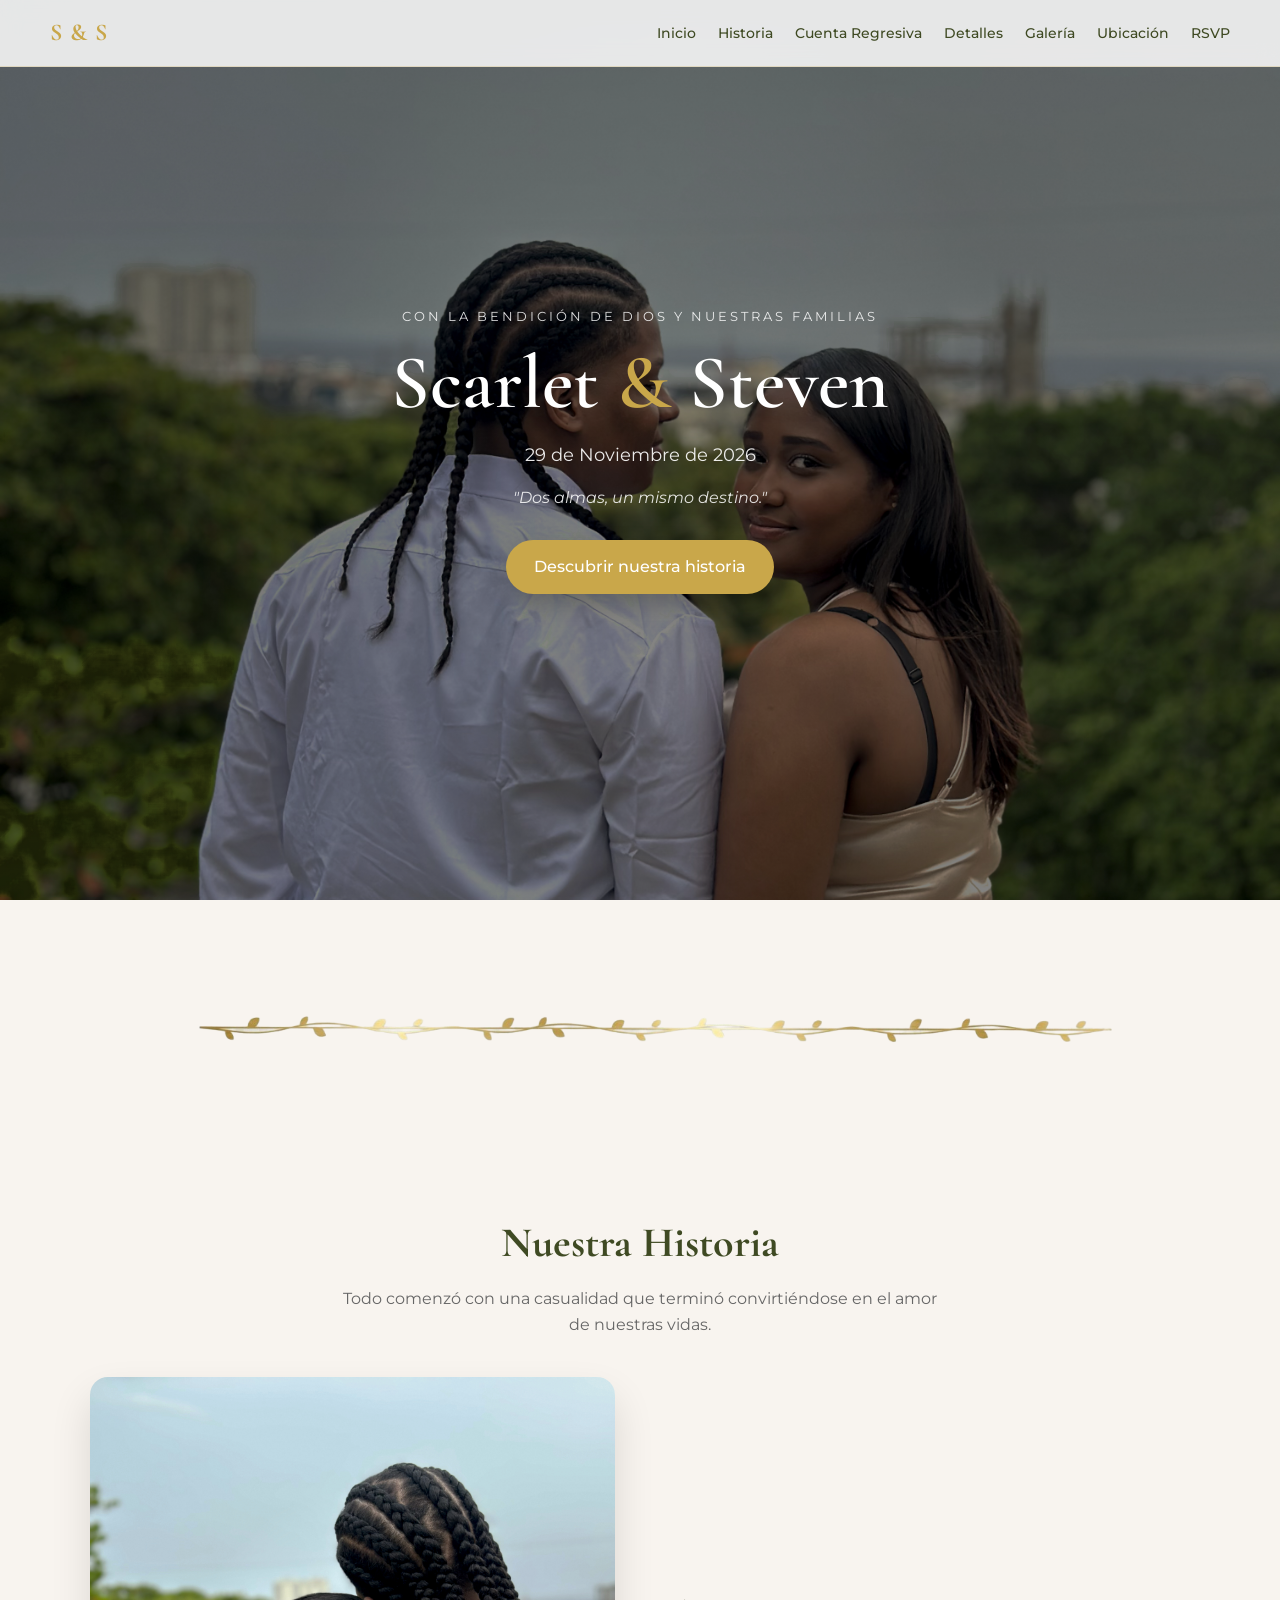
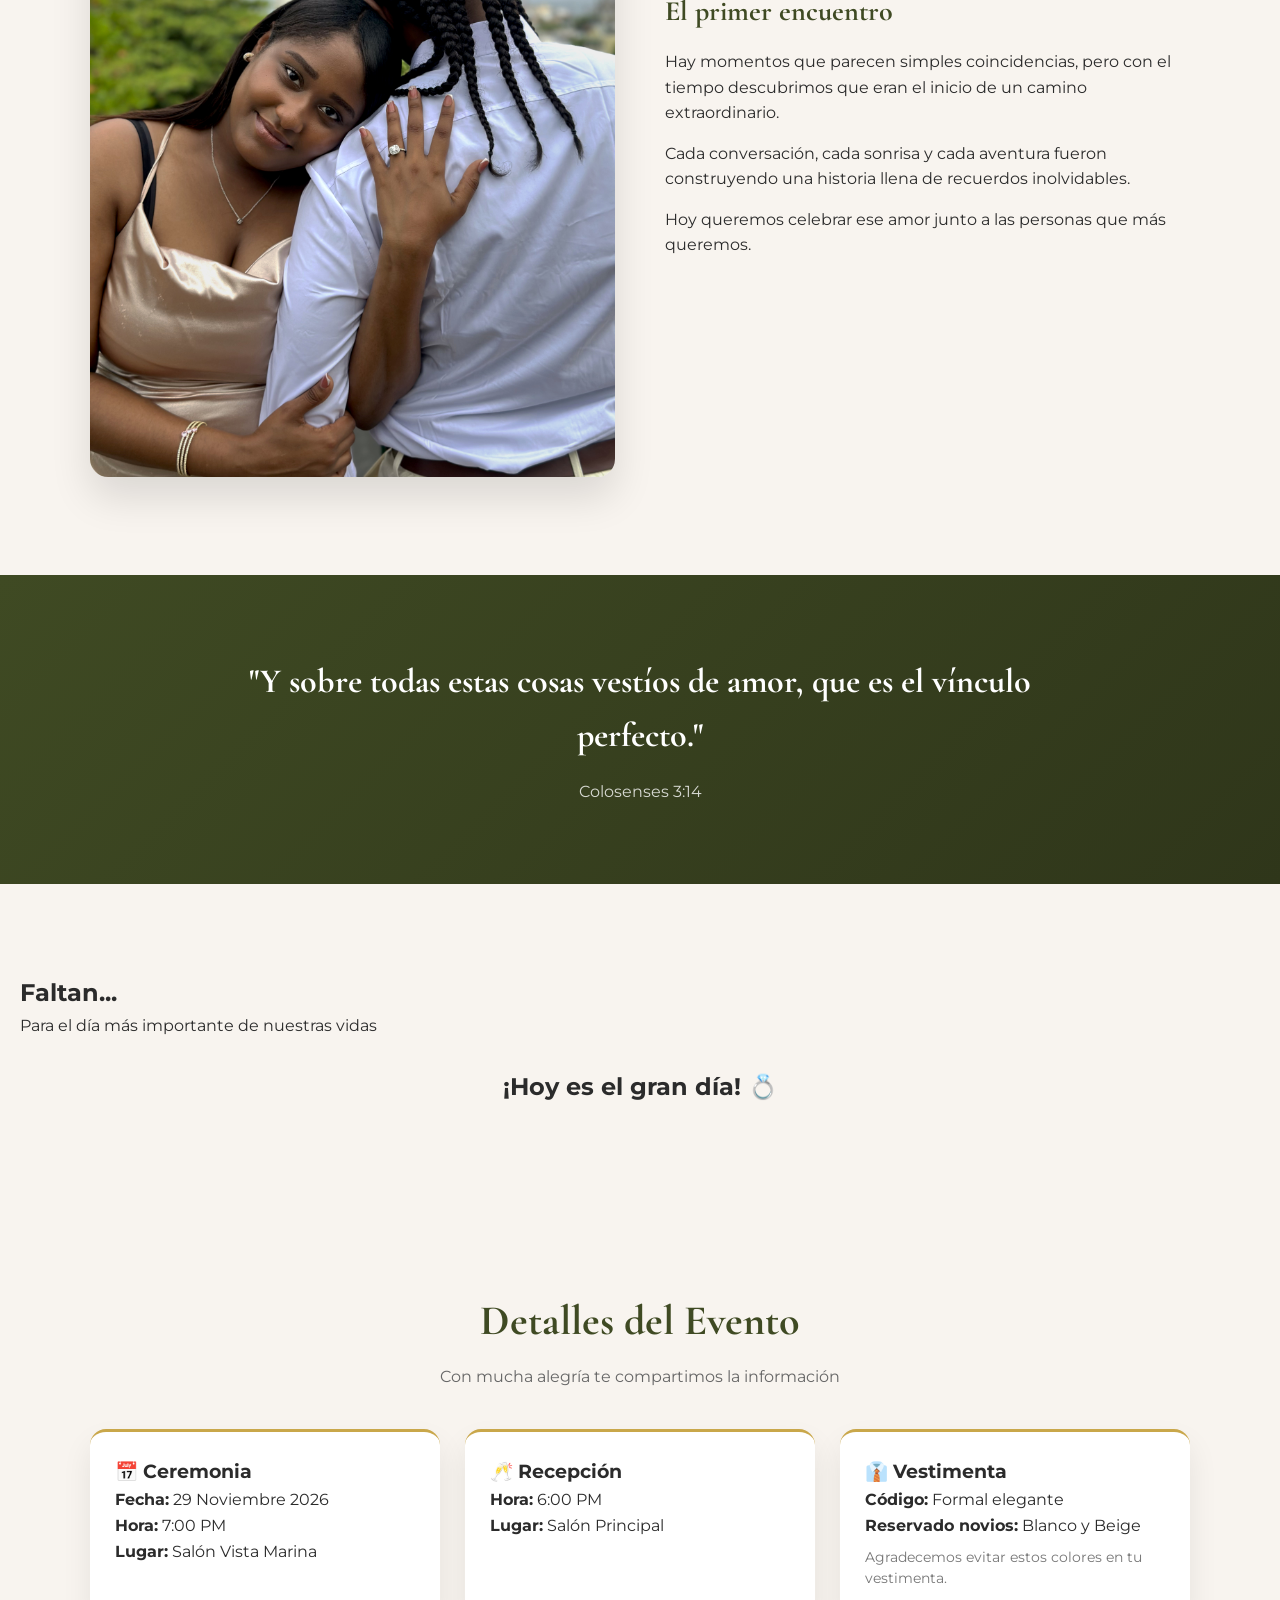
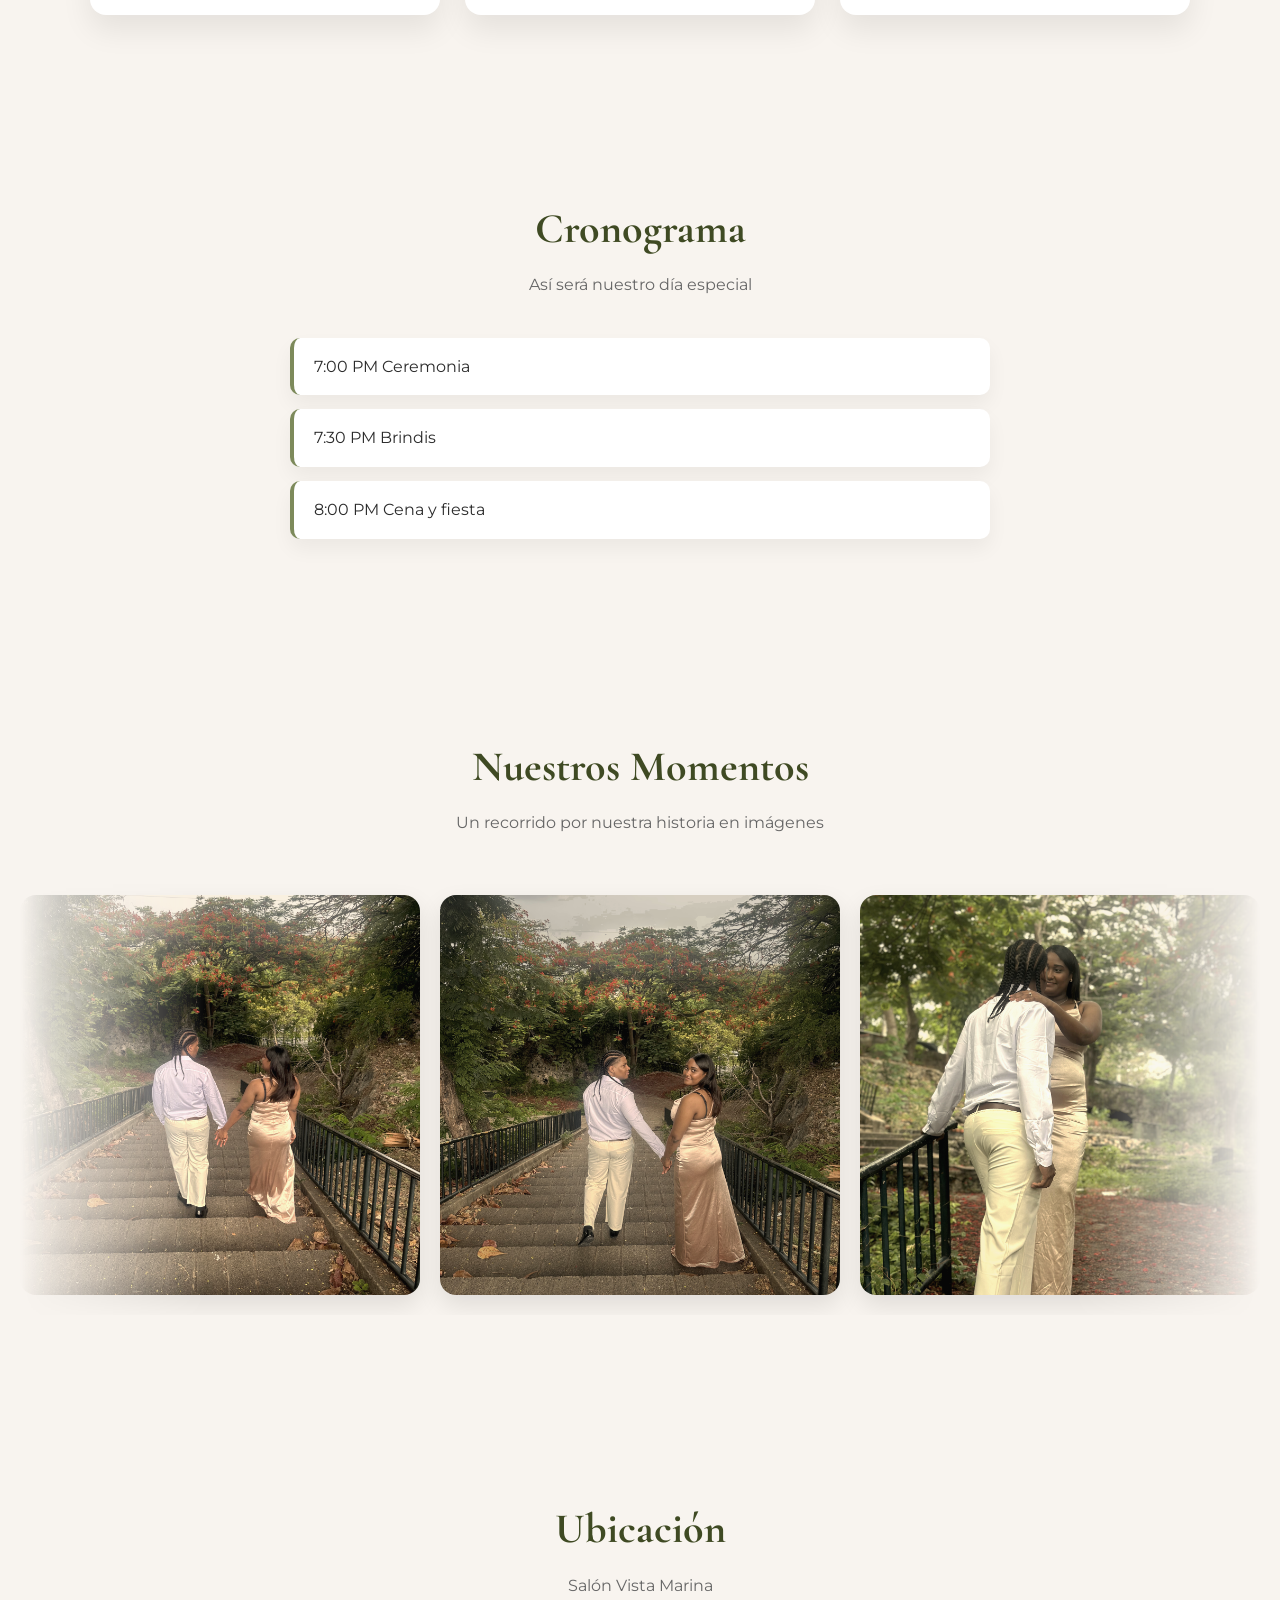
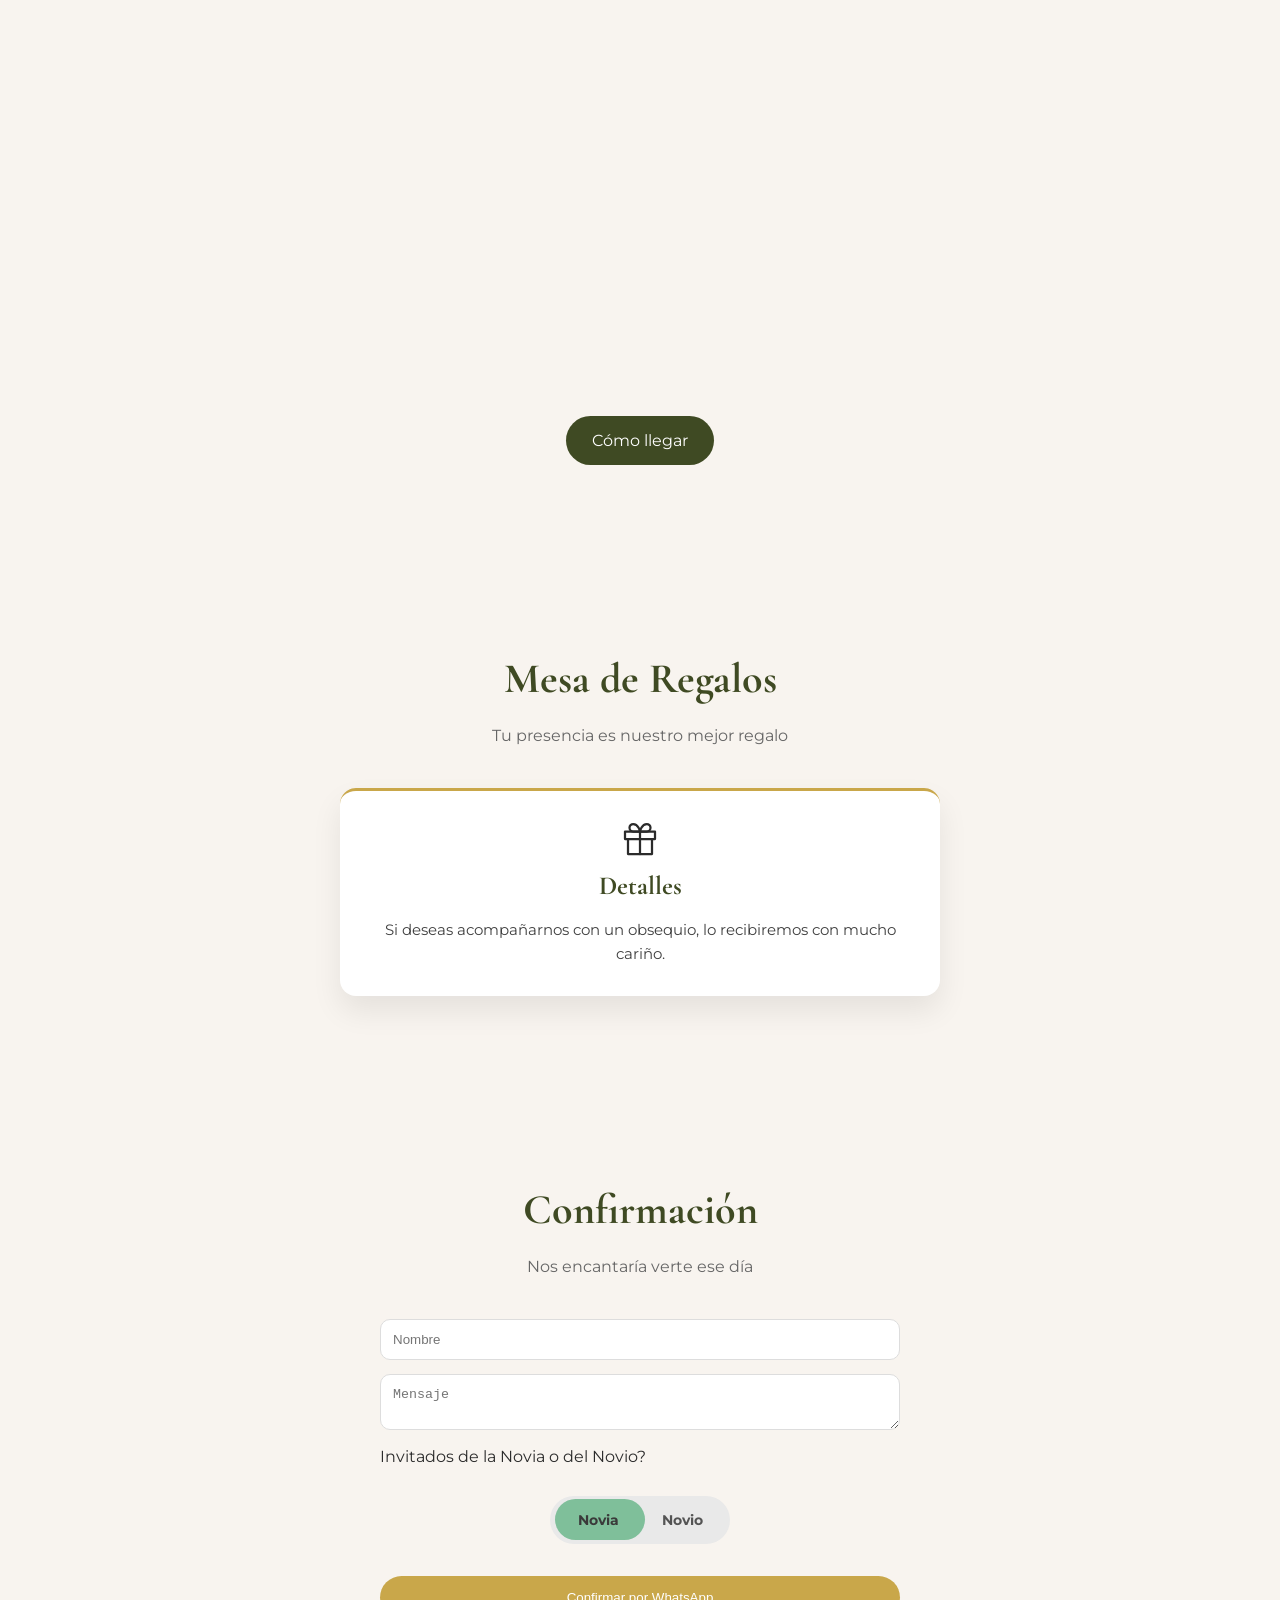
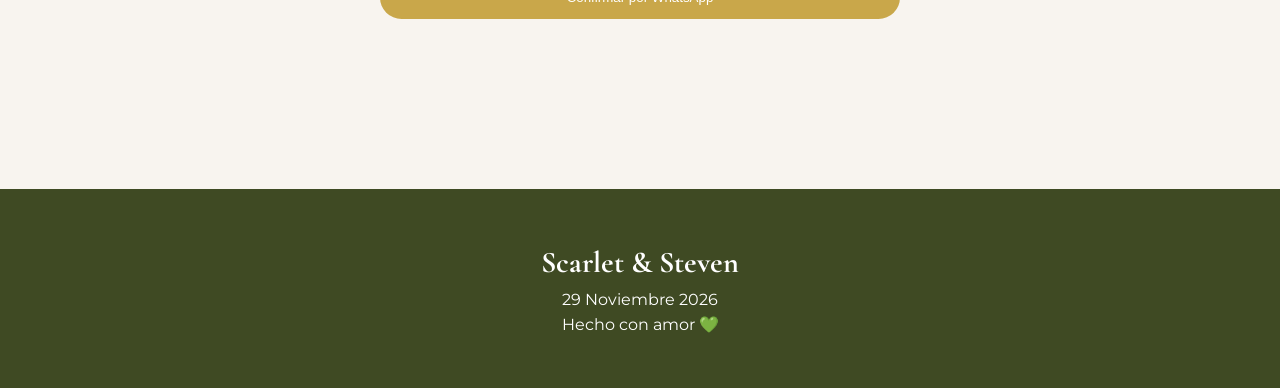
==== commit 9a462c91: "Cambios finales" ====
--- a/index.html
+++ b/index.html
@@ -86,7 +86,7 @@
     <div class="historia-grid">
 
         <div class="foto">
-            <img src="img/pareja1.jpg" alt="Pareja">
+            <img src="img/Nuestra Historia/Galery_NH_12.jpg" alt="Pareja">
         </div>
 
         <div class="texto">
@@ -294,7 +294,7 @@
     <form class="form-rsvp" onsubmit="enviarWhatsApp(event)">
 
         <input type="text" id="nombre" placeholder="Nombre" required>
-        <input type="number" id="acompanantes" placeholder="Acompañantes" required>
+        <!-- <input type="number" id="acompanantes" placeholder="Acompañantes" required> -->
         <textarea id="mensaje" placeholder="Mensaje"></textarea>
         <p>Invitados de la Novia o del Novio?</p>
         <div class="switch-wrapper">
@@ -330,7 +330,7 @@
     e.preventDefault();
 
     let nombre = document.getElementById("nombre").value;
-    let acom = document.getElementById("acompanantes").value;
+    // let acom = document.getElementById("acompanantes").value;
     let msg = document.getElementById("mensaje").value;
 
     let esNovio = document.getElementById("lado").checked;
@@ -343,7 +343,7 @@
     let texto = `Confirmación de Asistencia
 
     Nombre: ${nombre}
-    Acompañantes: ${acom}
+    
     Mensaje:
     ${msg}
 
--- a/style.css
+++ b/style.css
@@ -91,7 +91,7 @@
     justify-content: center;
     align-items: center;
     text-align: center;
-    background: url("img/portada.jpeg") center/cover no-repeat;
+    background: url("img/Nuestra\ Historia/Galery_NH_7.jpg") center/cover no-repeat;
     position: relative;
 }
 
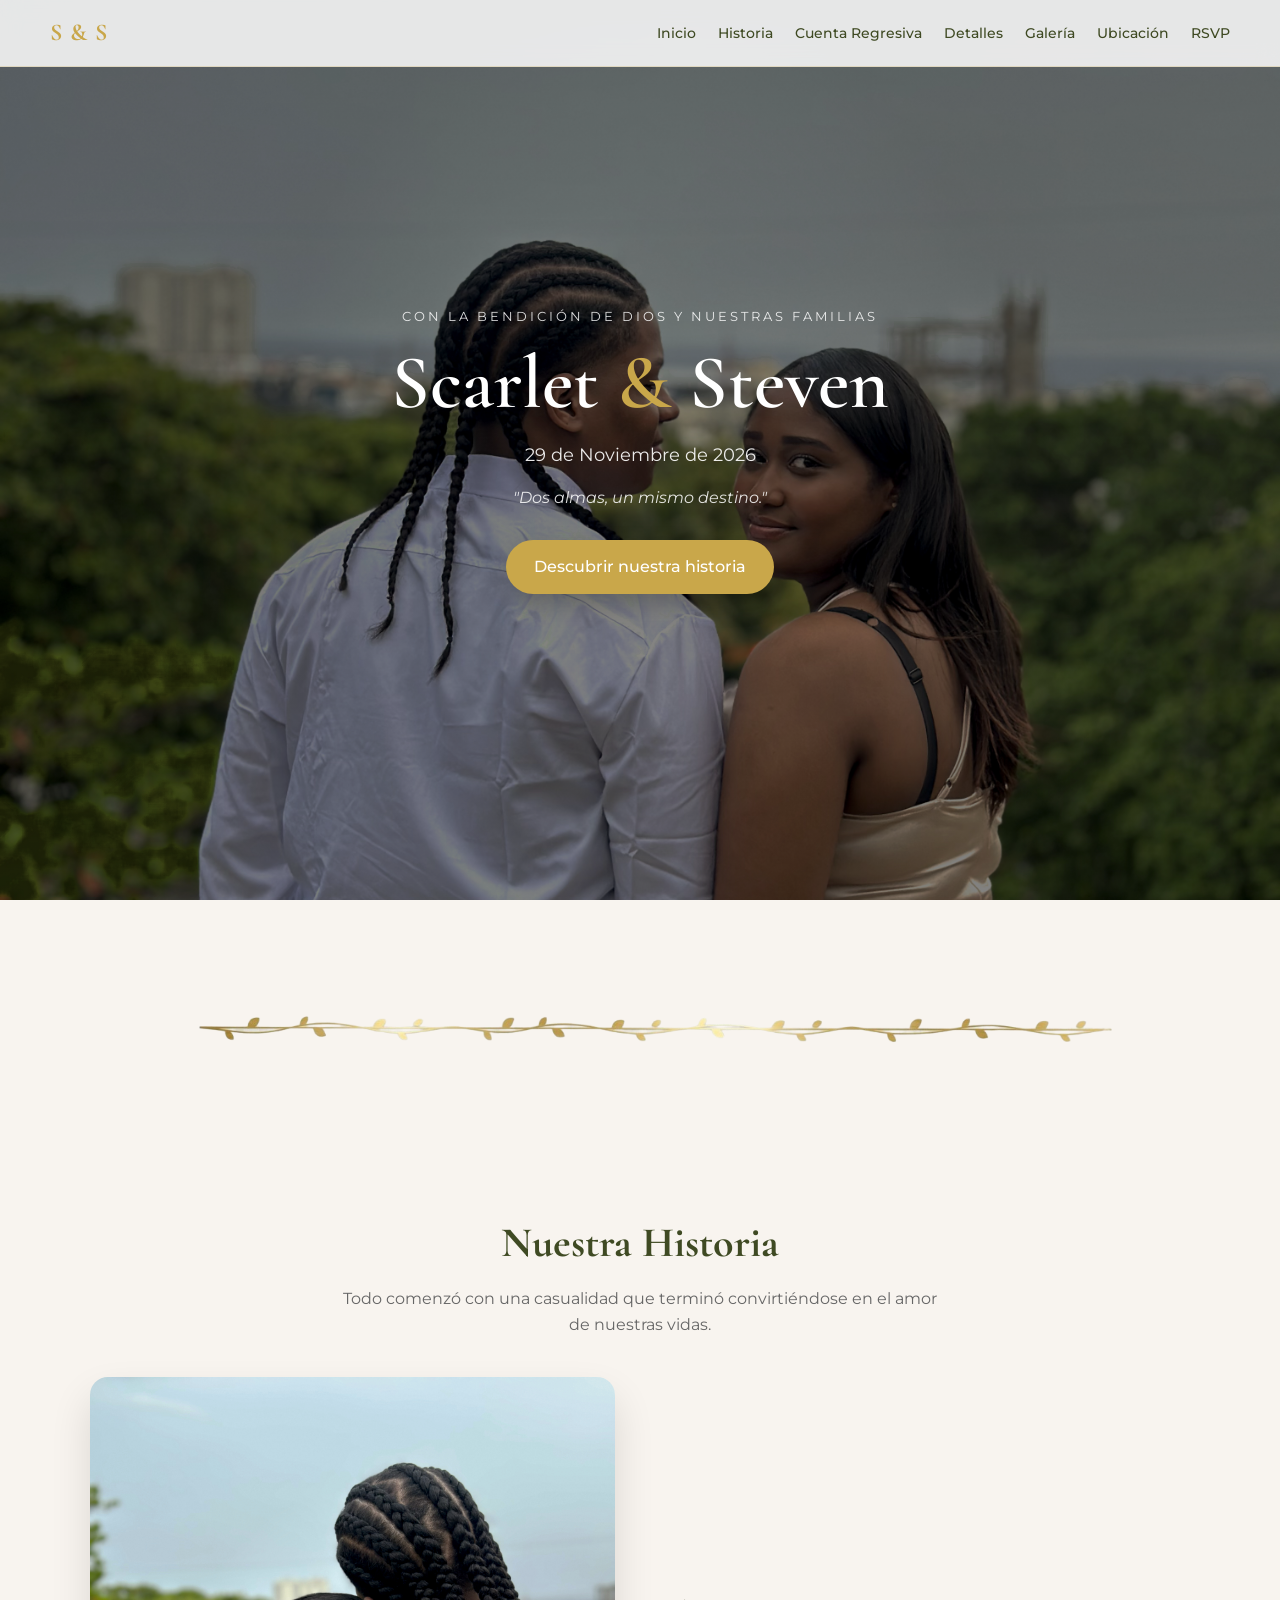
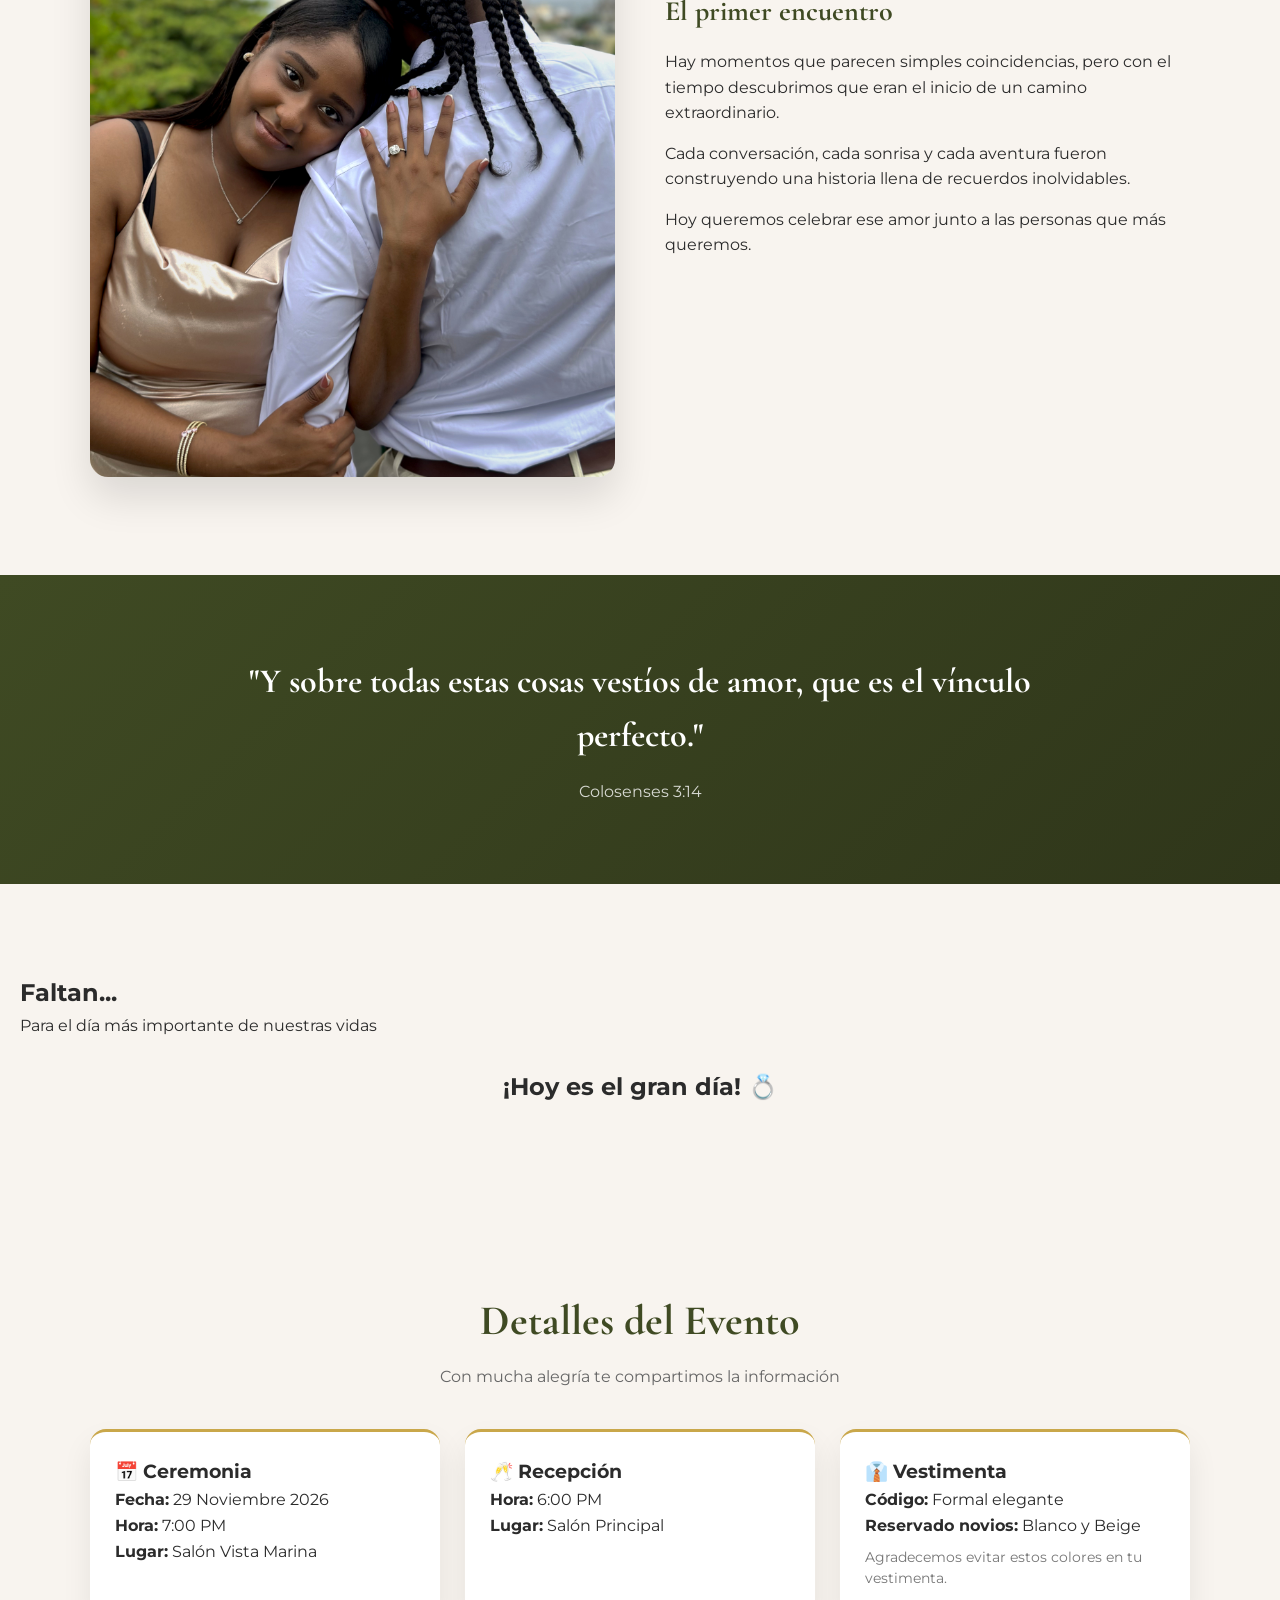
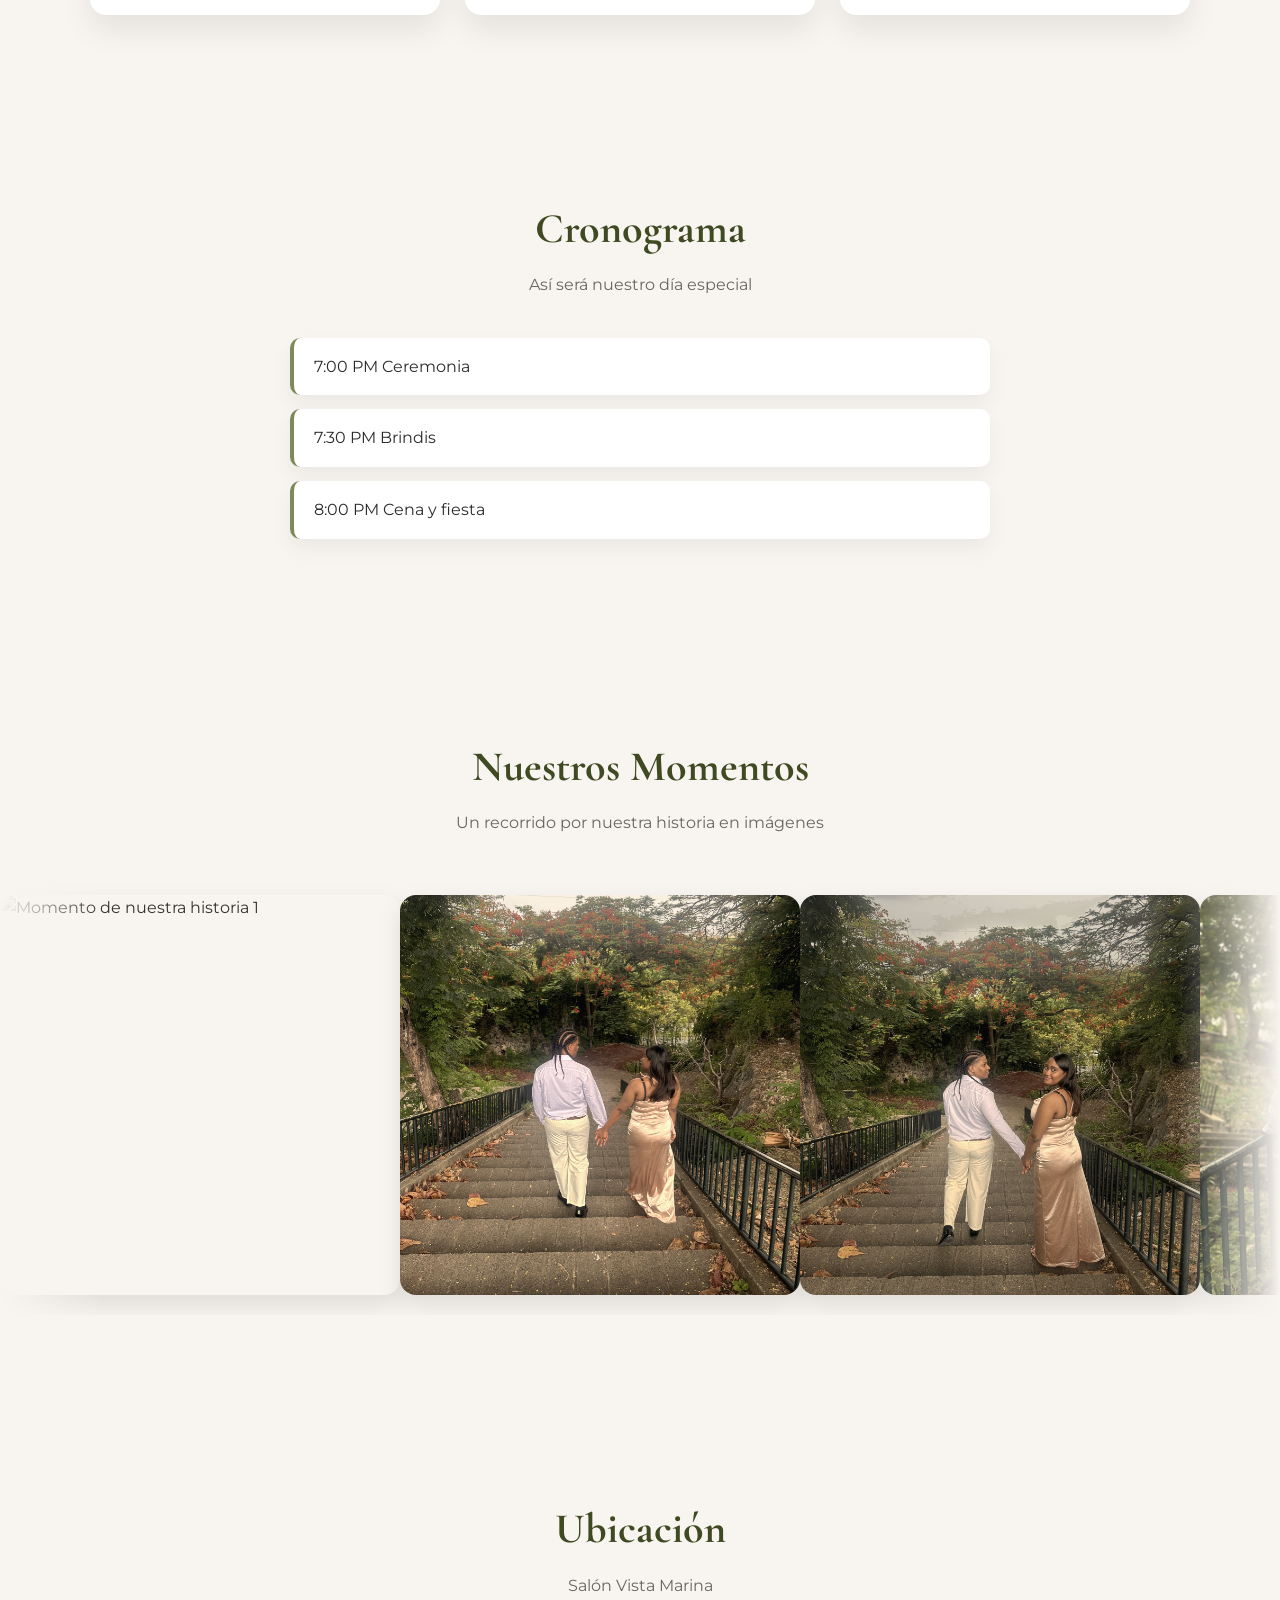
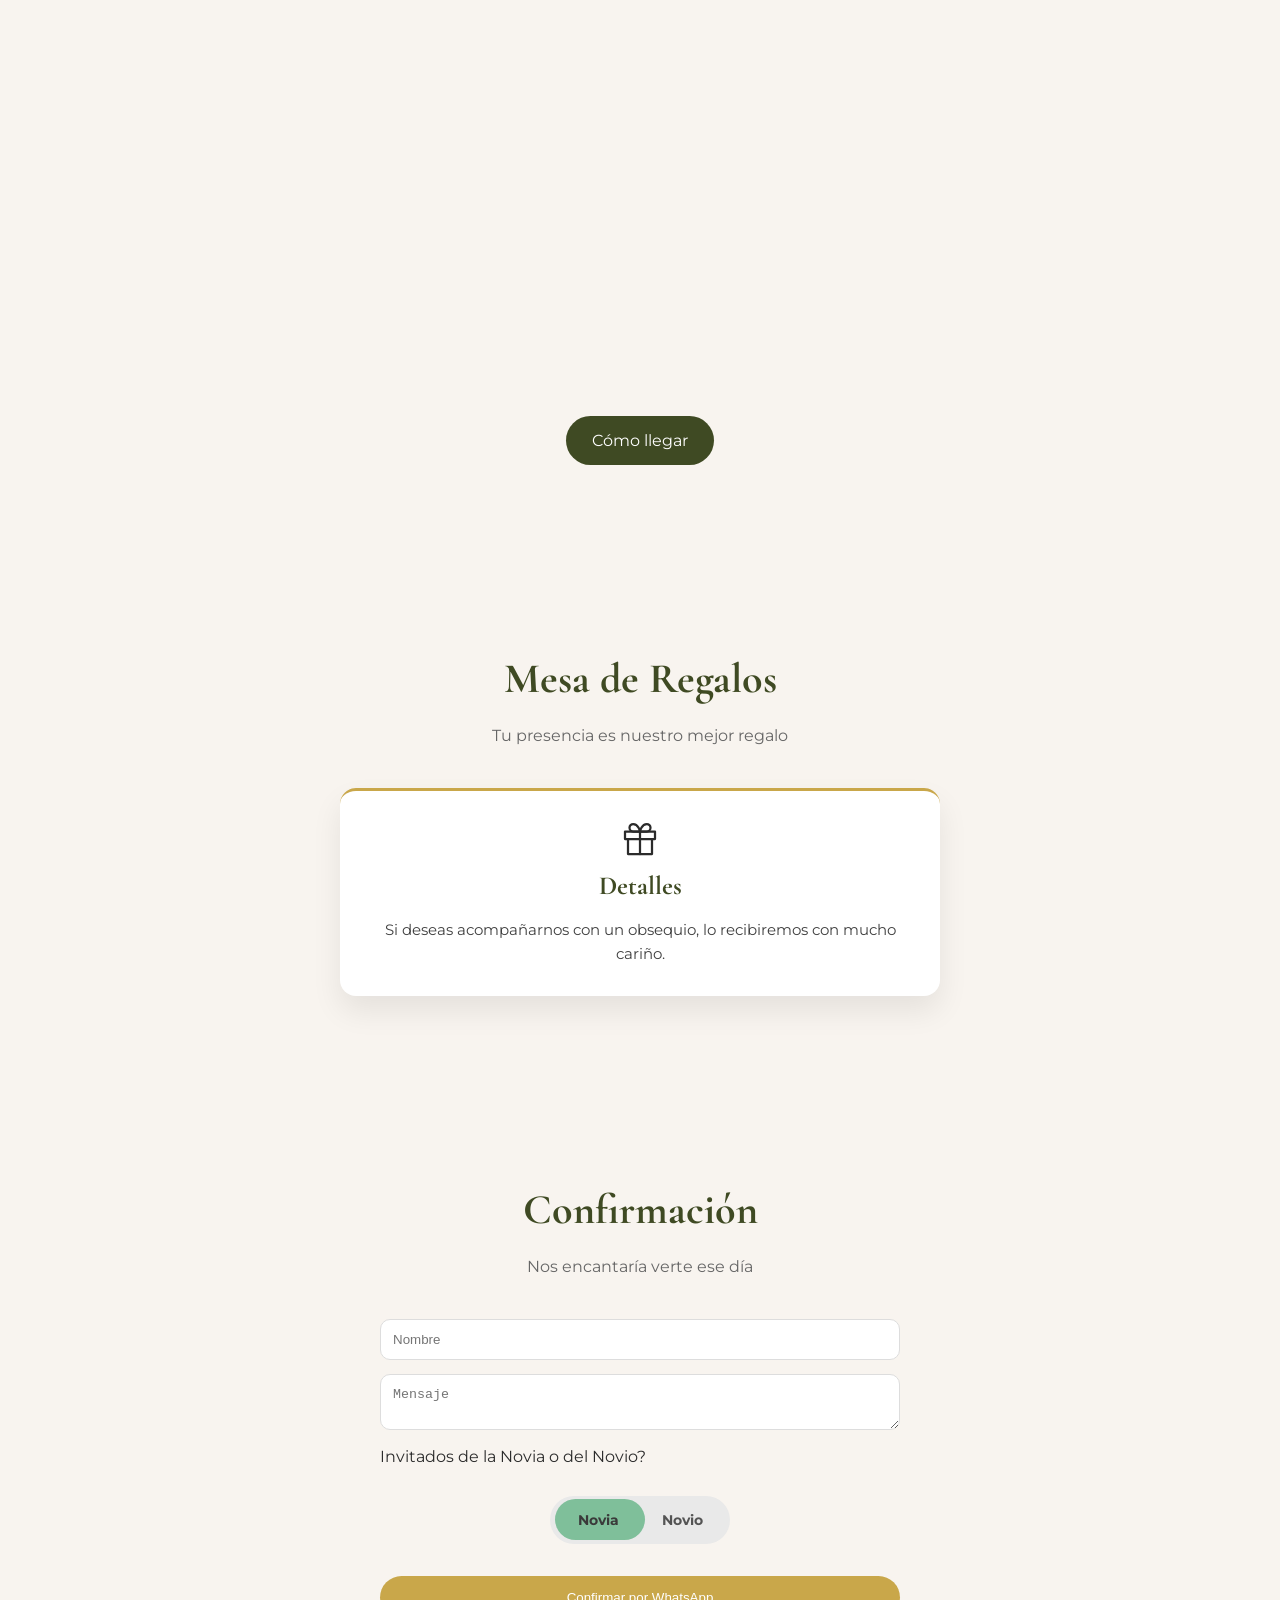
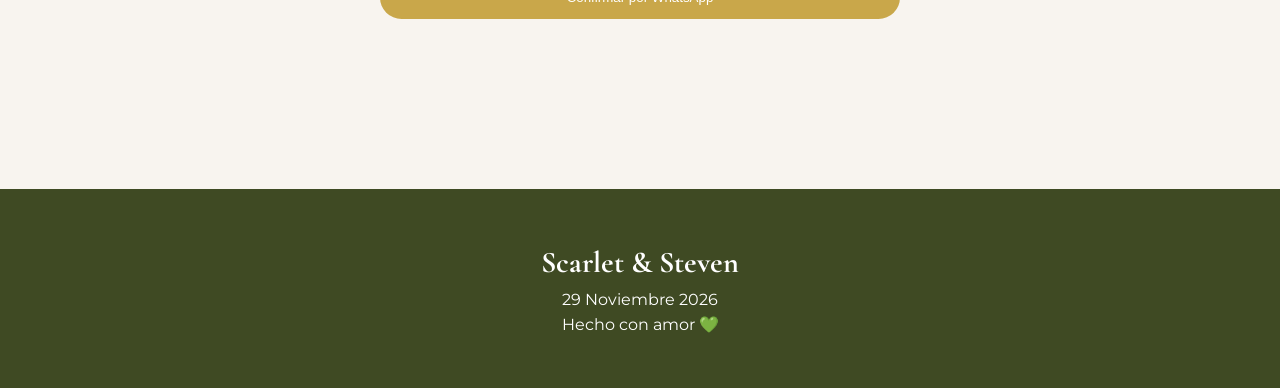
==== commit 7ce2e17f: "Enhance image carousel structure in index.html Added additional carousel groups for image display." ====
--- a/index.html
+++ b/index.html
@@ -223,12 +223,21 @@
         <h2>Nuestros Momentos</h2>
         <p>Un recorrido por nuestra historia en imágenes</p>
     </div>
-    
+
     <div class="carrusel-galeria">
+    <div class="carrusel-track" id="carruselTrack">
+
+        <div class="carrusel-grupo" id="grupo1"></div>
+
+        <div class="carrusel-grupo" id="grupo2"></div>
+
+    </div>
+</div>
+    <!-- <div class="carrusel-galeria">
         <div class="carrusel-track" id="carruselTrack">
-            <!-- JavaScript inyectará las 39 imágenes aquí de forma automática y duplicada para el bucle -->
-        </div>
-    </div>
+            <-- JavaScript inyectará las 39 imágenes aquí de forma automática y duplicada para el bucle --
+        </div> 
+    </div> -->
 </section>
 
 
@@ -357,4 +366,4 @@
 }
 </script>
 </body>
-</html>+</html>
--- a/style.css
+++ b/style.css
@@ -294,41 +294,75 @@
     box-shadow: 0 10px 20px rgba(0,0,0,0.05);
 }
 
+
+
 /* ==================== GALERÍA / CARRUSEL ==================== */
+
+#galeria {
+    width: 100%;
+    overflow: hidden;
+    padding-left: 0;
+    padding-right: 0;
+}
+
 .carrusel-galeria {
     width: 100%;
     overflow: hidden;
     position: relative;
     padding: 20px 0;
-    background: transparent;
-    mask-image: linear-gradient(to right, transparent, black 15%, black 85%, transparent);
-    -webkit-mask-image: linear-gradient(to right, transparent, black 15%, black 85%, transparent);
+
+    mask-image: linear-gradient(
+        to right,
+        transparent 0%,
+        black 8%,
+        black 92%,
+        transparent 100%
+    );
+
+    -webkit-mask-image: linear-gradient(
+        to right,
+        transparent 0%,
+        black 8%,
+        black 92%,
+        transparent 100%
+    );
 }
 
 .carrusel-track {
     display: flex;
-    gap: 20px;
     width: max-content;
-    animation: rotarCarrusel 120s linear infinite;
+    align-items: center;
+    animation: rotarCarrusel 100s linear infinite;
+    will-change: transform;
 }
 
 .carrusel-track:hover {
     animation-play-state: paused;
 }
 
+/* Cada grupo contiene las 11 imágenes */
+.carrusel-grupo {
+    display: flex;
+    gap: 20px;
+    flex-shrink: 0;
+}
+
+/* Imágenes */
 .carrusel-track img {
+    display: block;
+    flex: 0 0 400px;
     width: 400px;
     height: 400px;
     object-fit: cover;
     border-radius: 16px;
-    box-shadow: 0 10px 25px rgba(0,0,0,0.1);
-
-    /* Filtro cálido */
+
+    box-shadow: 0 10px 25px rgba(0,0,0,0.10);
+
     filter:
-        sepia(22%)
-        saturate(112%)
-        brightness(103%)
-        contrast(96%);
+        sepia(25%)
+        saturate(110%)
+        brightness(102%)
+        contrast(95%);
 
     transition:
         transform 0.3s ease,
@@ -336,9 +370,8 @@
 }
 
 .carrusel-track img:hover {
-    transform: scale(1.05);
-
-    /* Mantiene el tono cálido al pasar el mouse */
+    transform: scale(1.03);
+
     filter:
         sepia(18%)
         saturate(115%)
@@ -346,15 +379,81 @@
         contrast(97%);
 }
 
+/* Movimiento infinito */
 @keyframes rotarCarrusel {
-    0% {
+    from {
         transform: translateX(0);
     }
-    100% {
-        transform: translateX(calc(-50% - 10px));
-    }
-}
-
+
+    to {
+        transform: translateX(-50%);
+    }
+}
+
+
+/* ==================== TABLET ==================== */
+
+@media (max-width: 992px) {
+
+    .carrusel-grupo {
+        gap: 16px;
+    }
+
+    .carrusel-track img {
+        flex: 0 0 320px;
+        width: 320px;
+        height: 320px;
+    }
+
+}
+
+
+/* ==================== MÓVIL ==================== */
+
+@media (max-width: 768px) {
+
+    .carrusel-galeria {
+        padding: 15px 0;
+    }
+
+    .carrusel-grupo {
+        gap: 12px;
+    }
+
+    .carrusel-track {
+        animation-duration: 80s;
+    }
+
+    .carrusel-track img {
+        flex: 0 0 260px;
+        width: 260px;
+        height: 260px;
+        border-radius: 14px;
+    }
+
+}
+
+
+/* ==================== MÓVIL PEQUEÑO ==================== */
+
+@media (max-width: 480px) {
+
+    .carrusel-grupo {
+        gap: 10px;
+    }
+
+    .carrusel-track {
+        animation-duration: 70s;
+    }
+
+    .carrusel-track img {
+        flex: 0 0 220px;
+        width: 220px;
+        height: 220px;
+        border-radius: 12px;
+    }
+
+}
 /* ==================== MAPA ==================== */
 .mapa iframe{
     border-radius: 16px;
@@ -410,7 +509,7 @@
     transform: translateY(-2px);
 }
 
-/* ==================== REGALOS ==================== */
+
 /* ==================== REGALOS ==================== */
 .tarjetas-regalos{
     display: flex;
@@ -748,4 +847,4 @@
 
 .carrusel-btn {
     z-index: 5;
-}+}
